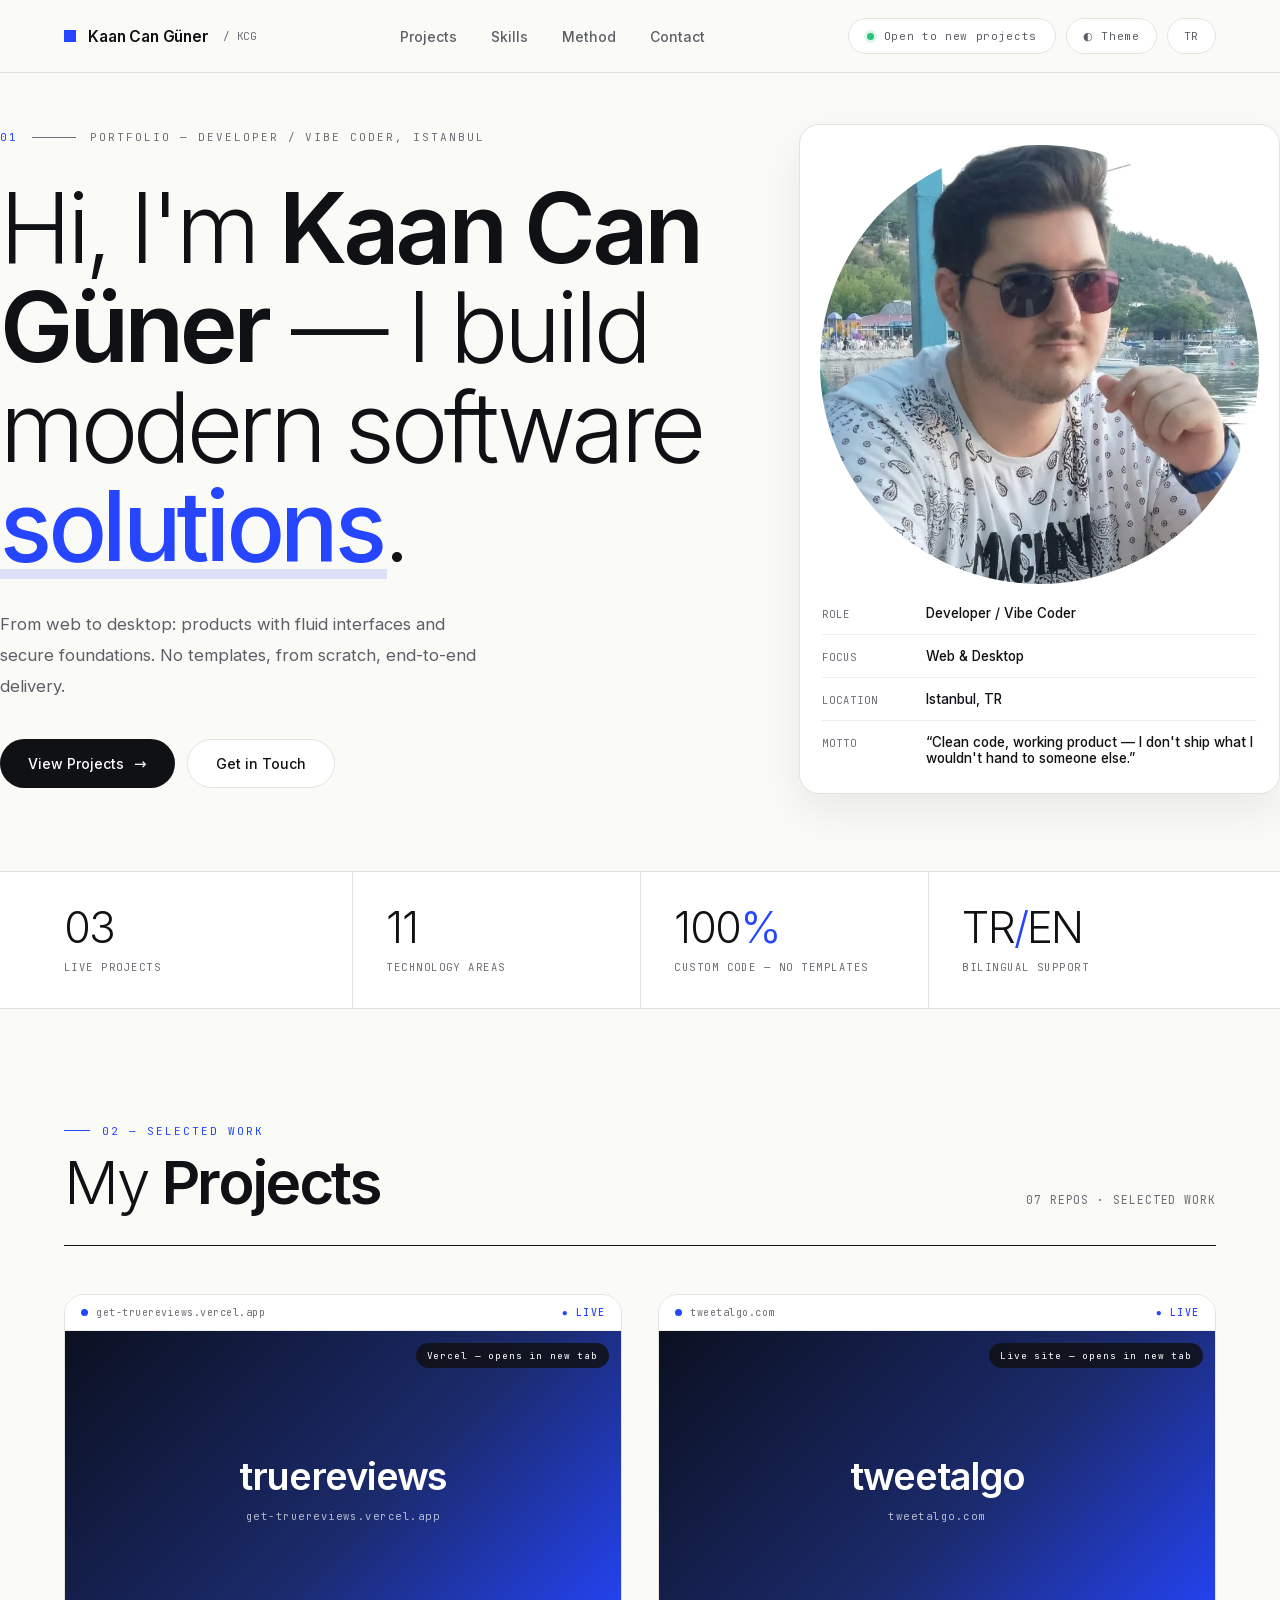
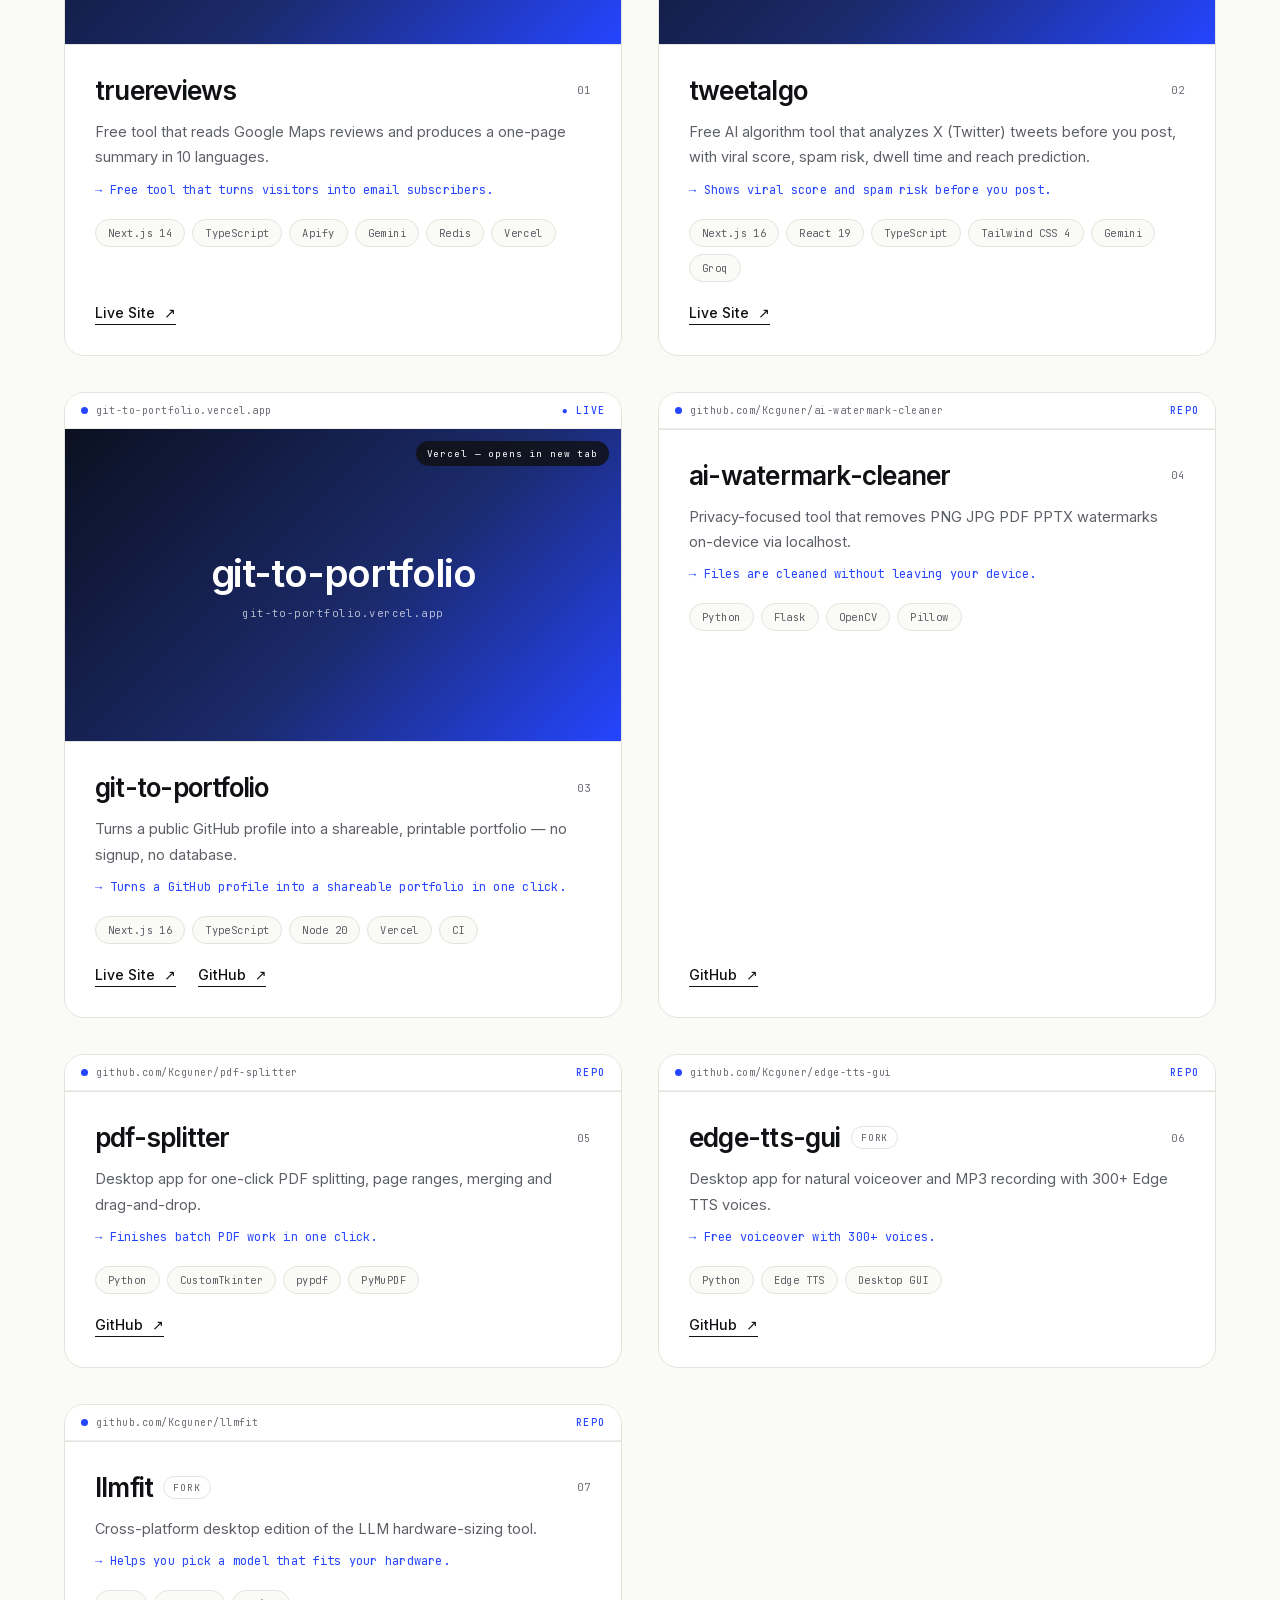
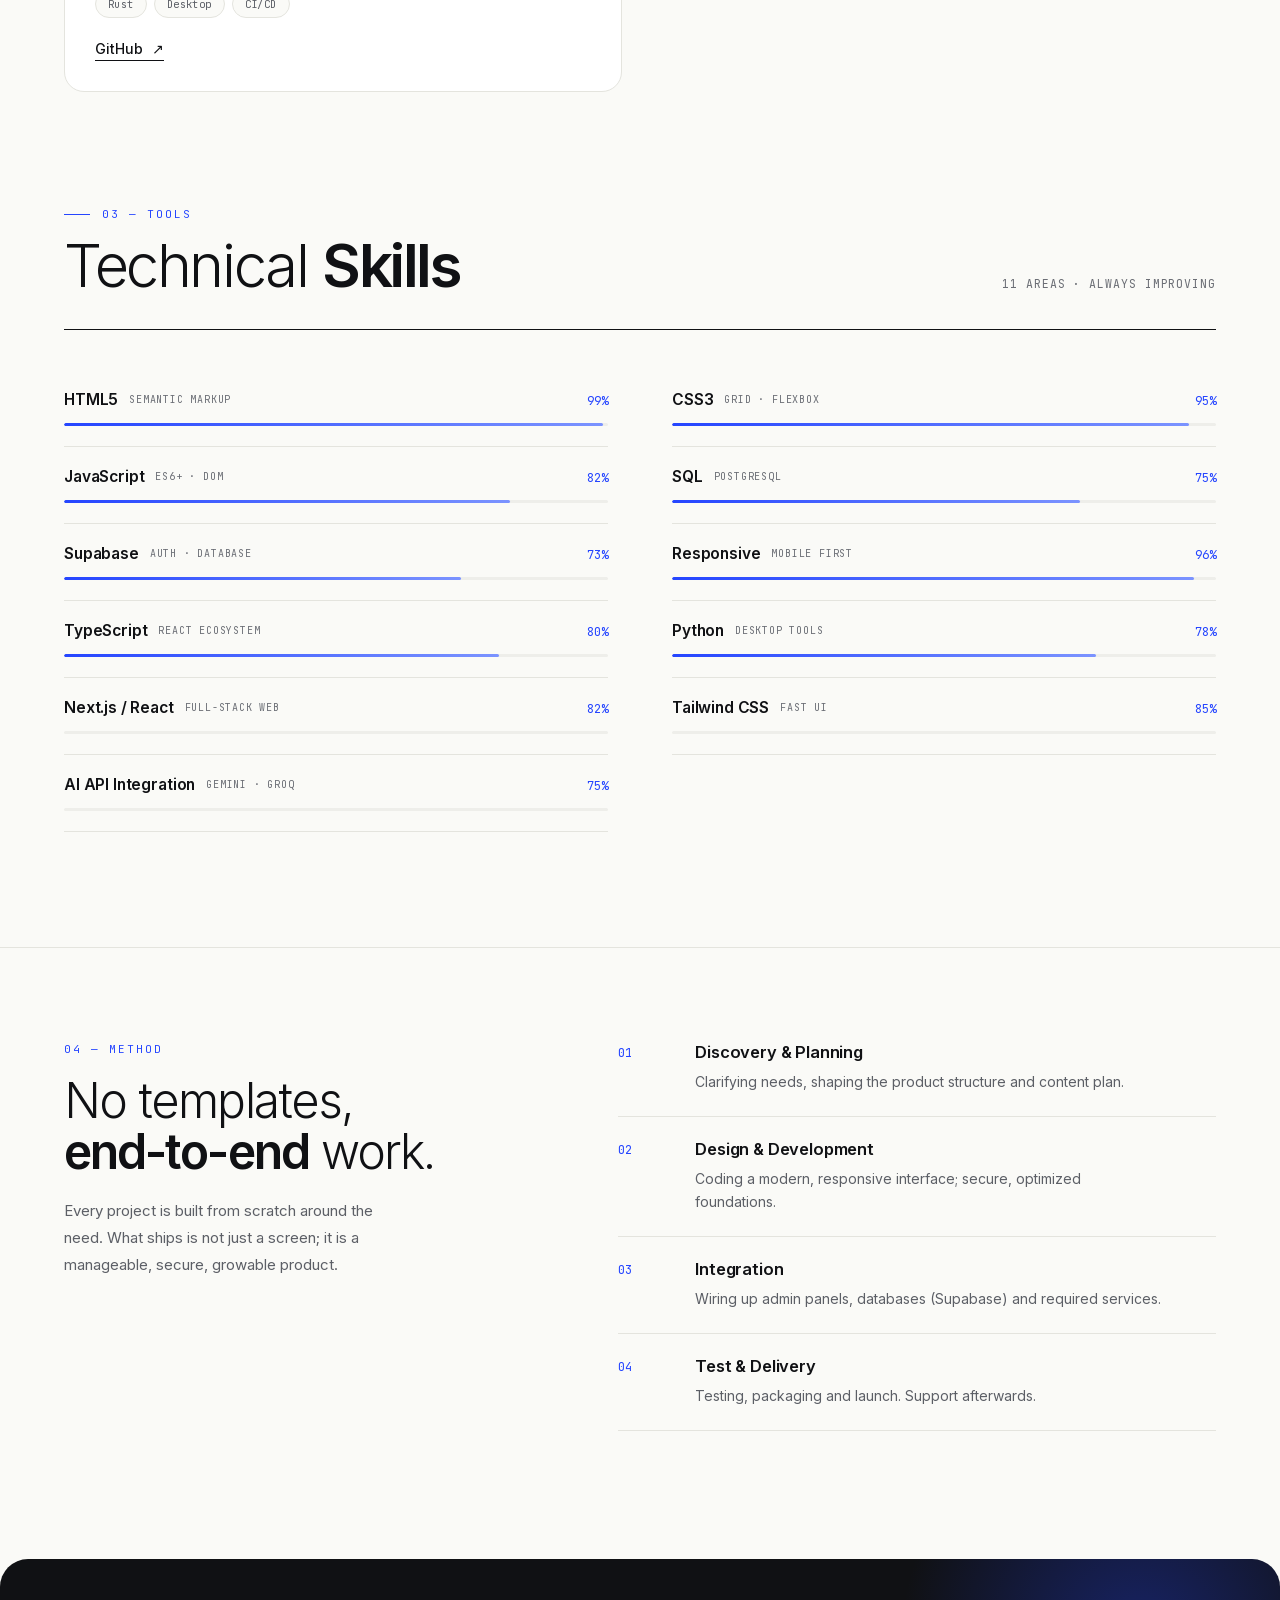
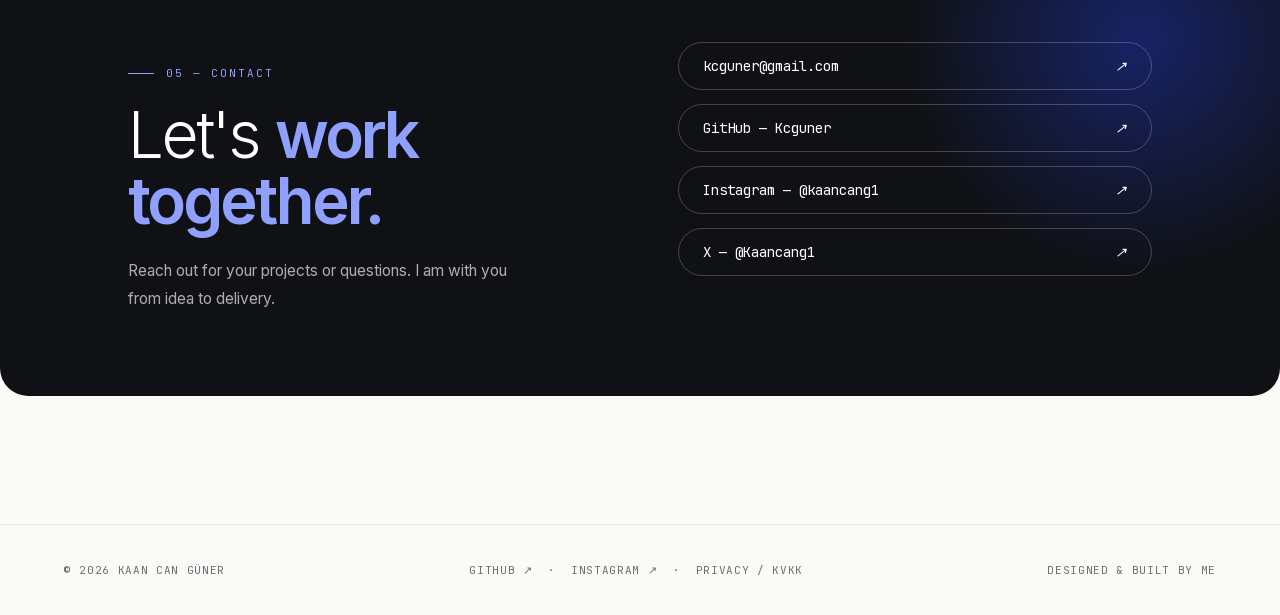
==== en/index.html @ d26c16ee "Audit-driven fixes: EN locale, SEO meta pack, self-host fonts, a11y, perf 98 - Add real EN page (en/" ====
<!DOCTYPE html>
<html lang="en" data-theme="light">
<head>
<meta charset="UTF-8">
<meta name="viewport" content="width=device-width, initial-scale=1.0">
<script>document.documentElement.classList.add('js')</script>
<title>Kaan Can Güner — Developer / Vibe Coder</title>
<meta name="description" content="Kaan Can Güner — Developer / Vibe Coder. Websites and desktop apps: no templates, from scratch, end-to-end delivery.">
<link rel="canonical" href="https://kcguner.github.io/profile/en/">
<link rel="alternate" hreflang="tr" href="https://kcguner.github.io/profile/">
<link rel="alternate" hreflang="en" href="https://kcguner.github.io/profile/en/">
<link rel="alternate" hreflang="x-default" href="https://kcguner.github.io/profile/">
<meta property="og:title" content="Kaan Can Güner — Developer / Vibe Coder">
<meta property="og:description" content="Kaan Can Güner — Developer / Vibe Coder. Websites and desktop apps: no templates, from scratch, end-to-end delivery.">
<meta property="og:type" content="website">
<meta property="og:url" content="https://kcguner.github.io/profile/en/">
<meta property="og:image" content="https://kcguner.github.io/profile/images/og-card.png">
<meta property="og:locale" content="en_US">
<meta property="og:locale:alternate" content="tr_TR">
<meta name="twitter:card" content="summary_large_image">
<meta name="twitter:title" content="Kaan Can Güner — Developer / Vibe Coder">
<meta name="twitter:description" content="Kaan Can Güner — Developer / Vibe Coder. Websites and desktop apps: no templates, from scratch, end-to-end delivery.">
<meta name="twitter:image" content="https://kcguner.github.io/profile/images/og-card.png">
<script type="application/ld+json">
{"@context":"https://schema.org","@type":"ProfilePage","inLanguage":"en","mainEntity":{"@type":"Person","name":"Kaan Can Güner","jobTitle":"Developer / Vibe Coder","url":"https://kcguner.github.io/profile/","image":"https://kcguner.github.io/profile/images/profile.webp","address":{"@type":"PostalAddress","addressLocality":"Istanbul","addressCountry":"TR"},"sameAs":["https://github.com/Kcguner","https://www.instagram.com/kaancang1/","https://x.com/Kaancang1"]}}
</script>
<link rel="icon" href="data:image/svg+xml,%3Csvg xmlns='http://www.w3.org/2000/svg' viewBox='0 0 64 64'%3E%3Crect width='64' height='64' rx='14' fill='%232545FF'/%3E%3Ctext x='32' y='46' font-family='Arial,Helvetica,sans-serif' font-size='42' font-weight='700' text-anchor='middle' fill='%23FFFFFF'%3EK%3C/text%3E%3C/svg%3E">
<link rel="preload" href="../assets/fonts/inter-latin.woff2" as="font" type="font/woff2" crossorigin>
<link rel="preload" href="../assets/fonts/jbmono-latin.woff2" as="font" type="font/woff2" crossorigin>
<style>
@font-face{font-family:'Inter';font-style:normal;font-weight:300 600;font-display:block;src:url(../assets/fonts/inter-latin.woff2) format('woff2');unicode-range:U+0000-00FF, U+0131, U+0152-0153, U+02BB-02BC, U+02C6, U+02DA, U+02DC, U+0304, U+0308, U+0329, U+2000-206F, U+20AC, U+2122, U+2191, U+2193, U+2212, U+2215, U+FEFF, U+FFFD;}
@font-face{font-family:'Inter';font-style:normal;font-weight:300 600;font-display:block;src:url(../assets/fonts/inter-latin-ext.woff2) format('woff2');unicode-range:U+0100-02BA, U+02BD-02C5, U+02C7-02CC, U+02CE-02D7, U+02DD-02FF, U+0304, U+0308, U+0329, U+1D00-1DBF, U+1E00-1E9F, U+1EF2-1EFF, U+2020, U+20A0-20AB, U+20AD-20C4, U+2113, U+2C60-2C7F, U+A720-A7FF;}
@font-face{font-family:'JetBrains Mono';font-style:normal;font-weight:400 500;font-display:block;src:url(../assets/fonts/jbmono-latin.woff2) format('woff2');unicode-range:U+0000-00FF, U+0131, U+0152-0153, U+02BB-02BC, U+02C6, U+02DA, U+02DC, U+0304, U+0308, U+0329, U+2000-206F, U+20AC, U+2122, U+2191, U+2193, U+2212, U+2215, U+FEFF, U+FFFD;}
@font-face{font-family:'JetBrains Mono';font-style:normal;font-weight:400 500;font-display:block;src:url(../assets/fonts/jbmono-latin-ext.woff2) format('woff2');unicode-range:U+0100-02BA, U+02BD-02C5, U+02C7-02CC, U+02CE-02D7, U+02DD-02FF, U+0304, U+0308, U+0329, U+1D00-1DBF, U+1E00-1E9F, U+1EF2-1EFF, U+2020, U+20A0-20AB, U+20AD-20C4, U+2113, U+2C60-2C7F, U+A720-A7FF;}
:root{
  --bg:#FAFAF7;
  --card:#FFFFFF;
  --ink:#101114;
  --ink-60:#5C5F66;
  --ink-40:#6B6E75;
  --line:#E4E4DE;
  --line-2:#EEEEEA;
  --acc:#2545FF;
  --acc-soft:rgba(37,69,255,.07);
  --acc-soft-2:rgba(37,69,255,.14);
  --sans:'Inter',system-ui,sans-serif;
  --mono:'JetBrains Mono',ui-monospace,monospace;
  --gut:clamp(20px,5vw,72px);
}
[data-theme="dark"]{
  --bg:#101114;--card:#17181C;--ink:#F2F1EC;--ink-60:#A7A9B0;--ink-40:#6E7078;
  --line:#2A2B30;--line-2:#202126;--acc:#7B93FF;--acc-soft:rgba(123,147,255,.12);--acc-soft-2:rgba(123,147,255,.22);--ink-40:#8A8C94;
}
[data-theme="dark"] nav{background:rgba(16,17,20,.85)}
[data-theme="dark"] .stats{background:#17181C}
[data-theme="dark"] .avail,[data-theme="dark"] .btn.ghost,[data-theme="dark"] .burger,[data-theme="dark"] .theme-btn{background:var(--card)}
[data-theme="dark"] .btn.solid{background:var(--acc);color:#fff}
[data-theme="dark"] .contact{background:#17181C}
[data-theme="dark"] .meta-card{box-shadow:0 18px 44px rgba(0,0,0,.45)}
*{margin:0;padding:0;box-sizing:border-box}
html{scroll-behavior:smooth;-webkit-text-size-adjust:100%}
section[id]{scroll-margin-top:96px}
body{background:var(--bg);color:var(--ink);font-family:var(--sans);font-weight:400;
  -webkit-font-smoothing:antialiased;overflow-x:hidden;font-size:16px}
::selection{background:var(--acc);color:#fff}
a{color:inherit;text-decoration:none}
.wrap{width:100%;max-width:1280px;margin:0 auto;padding-left:var(--gut);padding-right:var(--gut)}
.mono{font-family:var(--mono)}

/* ---------- NAV ---------- */
nav{position:sticky;top:0;z-index:80;background:rgba(250,250,247,.88);backdrop-filter:blur(14px) saturate(1.4);
  border-bottom:1px solid var(--line)}
.nav-in{display:flex;align-items:center;justify-content:space-between;height:72px}
.logo{display:flex;align-items:center;gap:12px;font-weight:600;font-size:15.5px;letter-spacing:-.01em}
.logo .sq{width:12px;height:12px;background:var(--acc);flex:none;transition:transform .4s cubic-bezier(.2,.7,.3,1)}
.logo:hover .sq{transform:rotate(135deg)}
.logo small{font-family:var(--mono);font-weight:400;font-size:11px;color:var(--ink-40);margin-left:2px}
.nav-links{display:flex;align-items:center;gap:34px}
.nav-links a{font-size:14px;font-weight:500;color:var(--ink-60);transition:color .22s;position:relative}
.nav-links a::after{content:'';position:absolute;left:0;right:0;bottom:-6px;height:2px;background:var(--acc);
  transform:scaleX(0);transform-origin:left;transition:transform .35s cubic-bezier(.2,.7,.3,1)}
.nav-links a:hover{color:var(--ink)}
.nav-links a:hover::after{transform:scaleX(1)}
.avail{display:flex;align-items:center;gap:10px;font-family:var(--mono);font-size:11px;letter-spacing:.06em;
  color:var(--ink-60);border:1px solid var(--line);background:#fff;border-radius:100px;padding:10px 18px;transition:.28s}
.avail i{width:7px;height:7px;border-radius:50%;background:#27C47A;box-shadow:0 0 0 3px rgba(39,196,122,.15);font-style:normal}
.avail:hover{border-color:var(--acc);color:var(--acc)}
.theme-btn{display:inline-flex;align-items:center;gap:8px;font-family:var(--mono);font-size:11px;letter-spacing:.06em;
  color:var(--ink-60);border:1px solid var(--line);background:#fff;border-radius:100px;padding:10px 16px;cursor:pointer;transition:.28s}
.theme-btn:hover{border-color:var(--acc);color:var(--acc)}
.burger{display:none;width:44px;height:44px;border:1px solid var(--line);border-radius:50%;background:#fff;cursor:pointer;
  align-items:center;justify-content:center;flex-direction:column;gap:5px}
.burger i{display:block;width:16px;height:1.5px;background:var(--ink)}

/* ---------- HERO ---------- */
.hero{border-bottom:1px solid var(--line)}
.hero-in{display:grid;grid-template-columns:minmax(0,1.5fr) minmax(0,1fr);gap:clamp(36px,6vw,90px);
  padding:clamp(28px,4vw,56px) 0 clamp(44px,6vw,80px);align-items:center}
.kicker{display:flex;align-items:center;gap:14px;font-family:var(--mono);font-size:11px;letter-spacing:.18em;
  text-transform:uppercase;color:var(--ink-40);margin-bottom:clamp(22px,3vw,34px)}
.kicker .no{color:var(--acc)}
.kicker .rule{width:44px;height:1px;background:var(--ink-40);flex:none}
h1{font-size:clamp(42px,7.6vw,104px);font-weight:300;line-height:1.02;letter-spacing:-.045em;text-wrap:balance}
h1 b{font-weight:600}
h1 .u{position:relative;color:var(--acc);font-weight:500;white-space:nowrap}
h1 .u::after{content:'';position:absolute;left:-.04em;right:-.04em;bottom:.05em;height:.1em;background:var(--acc-soft-2);
  z-index:-1}
.hero-p{margin-top:clamp(24px,3vw,34px);color:var(--ink-60);font-size:clamp(15px,1.3vw,17px);line-height:1.85;max-width:50ch}
.hero-cta{display:flex;flex-wrap:wrap;gap:12px;margin-top:clamp(26px,3.2vw,38px)}
.btn{display:inline-flex;align-items:center;gap:10px;font-size:14px;font-weight:500;border-radius:100px;
  padding:15px 28px;transition:.3s cubic-bezier(.2,.7,.3,1)}
.btn.solid{background:var(--ink);color:#fff}
.btn.solid:hover{background:var(--acc);transform:translateY(-2px);box-shadow:0 12px 28px rgba(37,69,255,.25)}
.btn.ghost{border:1px solid var(--line);background:#fff;color:var(--ink)}
.btn.ghost:hover{border-color:var(--ink);transform:translateY(-2px)}
.btn i{font-style:normal;font-size:15px;transition:transform .3s}
.btn:hover i{transform:translateX(4px)}

/* hero side — meta card */
.meta-card{border:1px solid var(--line);background:var(--card);border-radius:20px;overflow:hidden;align-self:start;
  box-shadow:0 18px 44px rgba(20,22,30,.07)}
.meta-card .ph{position:relative;aspect-ratio:1/1;overflow:hidden;border-radius:50%;margin:20px 20px 0}
.meta-card .ph img{width:100%;height:100%;object-fit:cover;transform:scale(1.07);filter:saturate(.92) contrast(1.02);
  transition:transform 1.1s cubic-bezier(.2,.7,.3,1)}
.meta-card:hover .ph img{transform:scale(1.11)}
.meta-card .ph .tag{position:absolute;top:auto;bottom:14px;left:50%;transform:translateX(-50%);white-space:nowrap;background:#fff;border-radius:100px;
  font-family:var(--mono);font-size:10px;letter-spacing:.1em;padding:7px 13px;color:var(--ink);
  display:flex;align-items:center;gap:7px}
.meta-card .ph .tag i{width:6px;height:6px;border-radius:50%;background:#27C47A;font-style:normal}
.meta-card .rows{padding:8px 22px 14px}
.mrow{display:flex;align-items:baseline;gap:12px;padding:13px 0;border-bottom:1px solid var(--line-2);font-size:13.5px}
.mrow:last-child{border-bottom:0}
.mrow dt{font-family:var(--mono);font-size:10.5px;letter-spacing:.1em;text-transform:uppercase;color:var(--ink-40);
  width:92px;flex:none}
.mrow dd{color:var(--ink);font-weight:500}

/* ---------- STATS BAR ---------- */
.stats{border-bottom:1px solid var(--line);background:#fff}
.stats-in{display:grid;grid-template-columns:repeat(4,1fr)}
.stat{padding:clamp(22px,3vw,34px) 0;border-left:1px solid var(--line);padding-left:clamp(18px,2.6vw,34px)}
.stat:first-child{border-left:0;padding-left:0}
.stat b{display:block;font-size:clamp(26px,3.4vw,44px);font-weight:300;letter-spacing:-.04em;line-height:1}
.stat b em{font-style:normal;color:var(--acc)}
.stat span{display:block;font-family:var(--mono);font-size:10.5px;letter-spacing:.14em;text-transform:uppercase;
  color:var(--ink-40);margin-top:10px}

/* ---------- SECTION HEAD ---------- */
.sec{padding-top:clamp(60px,9vw,120px)}
.shead{display:flex;align-items:flex-end;justify-content:space-between;gap:20px;flex-wrap:wrap;
  padding-bottom:clamp(22px,3vw,32px);border-bottom:1px solid var(--ink)}
.shead .l .lbl{font-family:var(--mono);font-size:11px;letter-spacing:.18em;text-transform:uppercase;
  color:var(--acc);margin-bottom:14px;display:flex;align-items:center;gap:12px}
.shead .l .lbl::before{content:'';width:26px;height:1px;background:var(--acc)}
.shead h2{font-size:clamp(32px,5vw,60px);font-weight:300;letter-spacing:-.04em;line-height:1.02}
.shead h2 b{font-weight:600}
.shead .r{font-family:var(--mono);font-size:11.5px;letter-spacing:.08em;color:var(--ink-40);padding-bottom:6px}

/* ---------- PROJECTS ---------- */
.pgrid{display:grid;grid-template-columns:repeat(2,minmax(0,1fr));gap:clamp(22px,3vw,36px);
  padding-top:clamp(30px,4vw,48px)}
.pcard{border:1px solid var(--line);border-radius:20px;background:var(--card);overflow:hidden;
  transition:transform .4s cubic-bezier(.2,.7,.3,1),box-shadow .4s,border-color .4s;display:flex;flex-direction:column}
.pcard:hover{transform:translateY(-7px);box-shadow:0 26px 56px rgba(20,22,30,.11);border-color:#D8D8D0}
.pcard.wide{grid-column:1/-1}
.pframe{position:relative;border-bottom:1px solid var(--line);background:#fff}
.pframe .bar{display:flex;align-items:center;gap:8px;padding:11px 16px;border-bottom:1px solid var(--line-2);
  font-family:var(--mono);font-size:10px;letter-spacing:.05em;color:var(--ink-40)}
.pframe .bar .dot{width:7px;height:7px;border-radius:50%;background:var(--acc);flex:none}
.pframe .bar .u{overflow:hidden;text-overflow:ellipsis;white-space:nowrap}
.pframe .bar .live{margin-left:auto;color:var(--acc);font-weight:500;letter-spacing:.12em;flex:none}
.pframe .poster{width:100%;aspect-ratio:16/9;border:0;display:block;background:#fff}
.pframe .in{overflow:hidden}
.poster{position:relative;display:block;width:100%;border:0;padding:0;cursor:pointer;overflow:hidden;background:#fff;
  aspect-ratio:16/9}
.poster img{width:100%;height:100%;object-fit:cover;object-position:top center;display:block;
  transition:transform .9s cubic-bezier(.2,.7,.3,1)}
.pcard:hover .poster img{transform:scale(1.03)}
.poster .ov{position:absolute;inset:0;display:flex;flex-direction:column;align-items:center;justify-content:center;gap:8px;
  background:rgba(16,17,20,.58);color:#fff;font-family:var(--mono);font-size:12.5px;letter-spacing:.05em;
  opacity:0;transition:.32s;text-align:center;padding:14px}
.poster .ov small{font-size:10px;color:rgba(255,255,255,.72)}
.pcard:hover .poster .ov{opacity:1}
.poster .blk{position:absolute;top:12px;right:12px;background:rgba(16,17,20,.85);color:#fff;
  font-family:var(--mono);font-size:9.5px;letter-spacing:.09em;padding:6px 11px;border-radius:100px;z-index:2}
.pbody{padding:clamp(22px,2.6vw,30px);display:flex;flex-direction:column;flex:1}
.pbody .top{display:flex;align-items:center;justify-content:space-between;gap:14px;flex-wrap:wrap}
.pbody h3{font-size:clamp(20px,2.2vw,26px);font-weight:600;letter-spacing:-.03em}
.pbody .yr{font-family:var(--mono);font-size:10.5px;color:var(--ink-40);letter-spacing:.1em;flex:none}
.pbody p{margin-top:13px;color:var(--ink-60);font-size:14.5px;line-height:1.75}
.pbody .result{margin-top:10px;font-family:var(--mono);font-size:12px;letter-spacing:.02em;color:var(--acc)}
.ptech{display:flex;flex-wrap:wrap;gap:7px;margin-top:18px}
.ptech span{font-family:var(--mono);font-size:10.5px;letter-spacing:.04em;color:var(--ink-60);
  background:var(--bg);border:1px solid var(--line);border-radius:100px;padding:6px 12px;transition:.25s}
.pcard:hover .ptech span{border-color:#D8D8D0;background:#fff}
.plink{margin-top:auto;padding-top:22px;display:inline-flex;align-items:center;gap:9px;align-self:flex-start;
  font-size:14px;font-weight:500;color:var(--ink);border-bottom:1px solid var(--ink);padding-bottom:3px;transition:.28s}
.plink i{font-style:normal;transition:transform .3s}
.plink:hover{color:var(--acc);border-color:var(--acc)}
.plink:hover i{transform:translate(3px,-3px)}
.plinks{margin-top:auto;padding-top:22px;display:flex;flex-wrap:wrap;gap:22px}
.plinks .plink{margin-top:0;padding-top:0}
.ttlwrap{display:flex;align-items:center;gap:10px;min-width:0}
.ttlwrap h3{overflow-wrap:anywhere}
.fork{font-family:var(--mono);font-size:9.5px;letter-spacing:.1em;color:var(--ink-60);border:1px solid var(--line);
  border-radius:100px;padding:4px 9px;flex:none}
.poster .mock{position:absolute;inset:0;display:flex;flex-direction:column;align-items:center;justify-content:center;gap:10px;
  padding:16px;text-align:center;color:#fff;background:linear-gradient(135deg,#0B1020 0%,#1B2A6B 55%,#2545FF 100%)}
.poster .mock .m{font-size:clamp(22px,3.2vw,38px);font-weight:600;letter-spacing:-.03em;overflow-wrap:anywhere}
.poster .mock .s{font-family:var(--mono);font-size:10.5px;letter-spacing:.14em;opacity:.68;overflow-wrap:anywhere}

/* ---------- SKILLS ---------- */
.skills{margin-top:clamp(26px,3.4vw,40px);display:grid;grid-template-columns:repeat(2,minmax(0,1fr));
  column-gap:clamp(30px,5vw,72px)}
.skl{padding:20px 0;border-bottom:1px solid var(--line)}
.skl .t{display:flex;align-items:baseline;justify-content:space-between;gap:12px}
.skl .t .nm{font-size:15.5px;font-weight:600;letter-spacing:-.01em;display:flex;align-items:center;gap:11px;min-width:0}
.skl .t .nm small{font-family:var(--mono);font-weight:400;font-size:10px;color:var(--ink-40);letter-spacing:.08em;overflow-wrap:anywhere}
.skl .t .pc{font-family:var(--mono);font-size:12px;color:var(--acc)}
.skl .bar{margin-top:14px;height:3px;background:var(--line-2);border-radius:100px;overflow:hidden}
.skl .bar i{display:block;height:100%;width:0;border-radius:100px;
  background:linear-gradient(90deg,var(--acc),#7B93FF);transition:width 1.25s cubic-bezier(.2,.7,.3,1)}

/* ---------- PROCESS — swiss numbered list ---------- */
.proc{margin-top:clamp(60px,9vw,120px);border-top:1px solid var(--line);padding-top:clamp(40px,6vw,72px);
  display:grid;grid-template-columns:minmax(0,.9fr) minmax(0,1.1fr);gap:clamp(32px,5vw,80px)}
.proc .l h2{font-size:clamp(28px,4vw,48px);font-weight:300;letter-spacing:-.04em;line-height:1.06}
.proc .l h2 b{font-weight:600}
.proc .l p{margin-top:20px;color:var(--ink-60);font-size:15px;line-height:1.8;max-width:38ch}
.steps{display:flex;flex-direction:column}
.step{display:grid;grid-template-columns:52px minmax(0,1fr);gap:clamp(14px,2vw,26px);padding:22px 0;
  border-bottom:1px solid var(--line);transition:padding-left .4s cubic-bezier(.2,.7,.3,1)}
.step:hover{padding-left:12px}
.step .n{font-family:var(--mono);font-size:12px;color:var(--acc);padding-top:3px}
.step h3{font-size:16.5px;font-weight:600;letter-spacing:-.01em}
.step p{margin-top:8px;color:var(--ink-60);font-size:14px;line-height:1.7;max-width:52ch}

/* ---------- CONTACT ---------- */
.contact{margin-top:clamp(66px,10vw,130px);background:var(--ink);color:#fff;border-radius:28px;
  margin-bottom:clamp(66px,10vw,130px);overflow:hidden;position:relative}
.contact::before{content:'';position:absolute;top:-180px;right:-120px;width:520px;height:520px;border-radius:50%;
  background:radial-gradient(circle,rgba(37,69,255,.35),transparent 65%);pointer-events:none}
.contact-in{display:grid;grid-template-columns:1fr 1fr;gap:clamp(36px,6vw,90px);
  padding:clamp(44px,6.5vw,90px) clamp(28px,5vw,72px);position:relative}
.contact .lbl{font-family:var(--mono);font-size:11px;letter-spacing:.18em;text-transform:uppercase;
  color:#8FA0FF;margin-bottom:18px;display:flex;align-items:center;gap:12px}
.contact .lbl::before{content:'';width:26px;height:1px;background:#8FA0FF}
.contact h2{font-size:clamp(34px,5.2vw,64px);font-weight:300;letter-spacing:-.045em;line-height:1.04}
.contact h2 b{font-weight:600;color:#8FA0FF}
.contact p{margin-top:22px;color:rgba(255,255,255,.66);font-size:15.5px;line-height:1.8;max-width:40ch}
.contact .mail{display:inline-flex;align-items:center;gap:11px;margin-top:28px;font-family:var(--mono);
  font-size:14px;color:#fff;border:1px solid rgba(255,255,255,.22);border-radius:100px;padding:14px 24px;transition:.3s}
.contact .mail:hover{border-color:#8FA0FF;color:#8FA0FF}
.cform.chan{display:flex;flex-direction:column;gap:14px;align-items:stretch}
.cform.chan .mail{margin-top:0;justify-content:space-between}

/* ---------- FOOTER ---------- */
footer{border-top:1px solid var(--line)}
.foot{display:flex;align-items:center;justify-content:space-between;gap:14px;flex-wrap:wrap;
  padding-top:32px;padding-bottom:32px;font-family:var(--mono);font-size:11px;letter-spacing:.06em;color:var(--ink-40)}
.foot a{display:inline-block;padding:6px 0;transition:color .25s}
.foot a:hover{color:var(--acc)}

/* ---------- REVEAL ---------- */
.js .rv{opacity:0;transition:opacity .8s cubic-bezier(.2,.7,.3,1)}
.rv.in{opacity:1}
.skip{position:absolute;left:-9999px;top:0;background:var(--acc);color:#fff;padding:10px 18px;border-radius:0 0 10px 0;z-index:200;font-size:14px}
.skip:focus{left:0}

@media(max-width:1000px){
  .hero-in{grid-template-columns:1fr;align-items:start}
  .meta-card{max-width:440px;margin-inline:auto}
  .stats-in{grid-template-columns:repeat(2,1fr)}
  .stat:nth-child(odd){border-left:0;padding-left:0}
  .stat{padding-bottom:22px}
  .stat:nth-child(-n+2){border-bottom:1px solid var(--line)}
  .pgrid{grid-template-columns:1fr}
  .skills{grid-template-columns:1fr}
  .proc{grid-template-columns:1fr}
  .contact-in{grid-template-columns:1fr}
}
@media(max-width:900px){
  .nav-links{position:fixed;inset:72px 0 auto;flex-direction:column;align-items:flex-start;gap:0;
    background:var(--bg);border-bottom:1px solid var(--line);padding:10px var(--gut) 22px;
    transform:translateY(-10px);opacity:0;pointer-events:none;transition:.28s}
  .nav-links.open{transform:none;opacity:1;pointer-events:auto}
  .nav-links a{padding:15px 0;border-bottom:1px solid var(--line-2);width:100%;font-size:15px}
  .nav-links a::after{display:none}
  .burger{display:flex}
}
@media(max-width:620px){
  .stats-in{grid-template-columns:1fr}
  .stat{border-left:0;padding-left:0;border-bottom:1px solid var(--line);padding-bottom:20px}
  .stat:last-child{border-bottom:0}
  .foot{flex-direction:column;align-items:flex-start;gap:9px}
  .logo small{display:none}
  .avail span{display:none}
  .avail{padding:10px 13px}
}
@media(max-width:620px){.plink{padding:10px 0}}
@media(max-width:400px){
  .logo{font-size:14px}
  .contact .mail{font-size:12.5px;padding:13px 18px;overflow-wrap:anywhere}
}
@media(prefers-reduced-motion:reduce){
  *{animation:none!important;transition-duration:.01ms!important;transition-delay:0ms!important}
  .js .rv{opacity:1;transform:none}
  .skl .bar i{width:var(--w)}
}
@media (hover:none){.poster .ov{opacity:1}}
</style>
</head>
<body>
<a class="skip" href="#main">Skip to content</a>

<nav>
  <div class="wrap nav-in">
    <a href="#" class="logo"><span class="sq"></span> Kaan Can Güner <small>/ KCG</small></a>
    <div class="nav-links" id="navLinks">
      <a href="#projeler">Projects</a>
      <a href="#yetenek">Skills</a>
      <a href="#yontem">Method</a>
      <a href="#iletisim">Contact</a>
    </div>
    <div style="display:flex;align-items:center;gap:10px">
      <a href="#iletisim" class="avail"><i></i><span>Open to new projects</span></a>
      <button class="theme-btn" id="themeBtn" type="button" aria-label="Theme" title="Theme">◐ Theme</button>
      <a class="theme-btn" href="../" hreflang="tr" lang="tr" aria-label="Türkçe sürüm">TR</a>
      <button class="burger" id="burger" type="button" aria-label="Menu" aria-expanded="false" aria-controls="navLinks"><i></i><i></i></button>
    </div>
  </div>
</nav>

<section class="hero" id="main">
  <div class="wrap hero-in">
    <div>
      <p class="kicker"><span class="no">01</span><span class="rule"></span> Portfolio — Developer / Vibe Coder, Istanbul</p>
      <h1>Hi, I'm <b>Kaan Can Güner</b> — I build modern software <span class="u">solutions</span>.</h1>
      <p class="hero-p">From web to desktop: products with fluid interfaces and secure foundations. No templates, from scratch, end-to-end delivery.</p>
      <div class="hero-cta">
        <a href="#projeler" class="btn solid">View Projects <i>→</i></a>
        <a href="#iletisim" class="btn ghost">Get in Touch</a>
      </div>
    </div>
    <aside class="meta-card rv">
      <div class="ph">
        <span class="tag"><i></i> KCG / 2026</span>
        <img src="../images/profile.webp" alt="Kaan Can Güner" width="800" height="800" fetchpriority="high">
      </div>
      <dl class="rows">
        <div class="mrow"><dt>Role</dt><dd>Developer / Vibe Coder</dd></div>
        <div class="mrow"><dt>Focus</dt><dd>Web &amp; Desktop</dd></div>
        <div class="mrow"><dt>Location</dt><dd>Istanbul, TR</dd></div>
        <div class="mrow"><dt>Motto</dt><dd>“Clean code, working product — I don't ship what I wouldn't hand to someone else.”</dd></div>
      </dl>
    </aside>
  </div>
</section>

<div class="stats">
  <div class="wrap stats-in">
    <div class="stat"><b>03</b><span>Live Projects</span></div>
    <div class="stat"><b>11</b><span>Technology Areas</span></div>
    <div class="stat"><b>100<em>%</em></b><span>Custom Code — No Templates</span></div>
    <div class="stat"><b>TR<em>/</em>EN</b><span>Bilingual Support</span></div>
  </div>
</div>

<section class="sec wrap" id="projeler">
  <div class="shead">
    <div class="l">
      <p class="lbl">02 — Selected Work</p>
      <h2>My <b>Projects</b></h2>
    </div>
    <span class="r">07 REPOS · SELECTED WORK</span>
  </div>

  <div class="pgrid">
    <article class="pcard rv">
      <div class="pframe">
        <div class="bar"><span class="dot"></span><span class="u">get-truereviews.vercel.app</span><span class="live">● LIVE</span></div>
        <div class="in">
          <a class="poster" href="https://get-truereviews.vercel.app" target="_blank" rel="noopener" aria-label="truereviews open live site in new tab">
            <span class="blk">Vercel — opens in new tab</span>
            <span class="mock"><span class="m">truereviews</span><span class="s">get-truereviews.vercel.app</span></span>
            <span class="ov">Live Site ↗<small>opens in new tab · embedded preview off</small></span>
          </a>
        </div>
      </div>
      <div class="pbody">
        <div class="top"><span class="ttlwrap"><h3>truereviews</h3></span><span class="yr">01</span></div>
        <p>Free tool that reads Google Maps reviews and produces a one-page summary in 10 languages.</p>
        <p class="result">→ Free tool that turns visitors into email subscribers.</p>
        <div class="ptech"><span>Next.js 14</span><span>TypeScript</span><span>Apify</span><span>Gemini</span><span>Redis</span><span>Vercel</span></div>
        <div class="plinks">
          <a href="https://get-truereviews.vercel.app" target="_blank" rel="noopener" class="plink">Live Site <i>↗</i></a>
        </div>
      </div>
    </article>

    <article class="pcard rv">
      <div class="pframe">
        <div class="bar"><span class="dot"></span><span class="u">tweetalgo.com</span><span class="live">● LIVE</span></div>
        <div class="in">
          <a class="poster" href="https://tweetalgo.com/" target="_blank" rel="noopener" aria-label="tweetalgo open live site in new tab">
            <span class="blk">Live site — opens in new tab</span>
            <span class="mock"><span class="m">tweetalgo</span><span class="s">tweetalgo.com</span></span>
            <span class="ov">Live Site ↗<small>opens in new tab · embedded preview off</small></span>
          </a>
        </div>
      </div>
      <div class="pbody">
        <div class="top"><span class="ttlwrap"><h3>tweetalgo</h3></span><span class="yr">02</span></div>
        <p>Free AI algorithm tool that analyzes X (Twitter) tweets before you post, with viral score, spam risk, dwell time and reach prediction.</p>
        <p class="result">→ Shows viral score and spam risk before you post.</p>
        <div class="ptech"><span>Next.js 16</span><span>React 19</span><span>TypeScript</span><span>Tailwind CSS 4</span><span>Gemini</span><span>Groq</span></div>
        <div class="plinks">
          <a href="https://tweetalgo.com/" target="_blank" rel="noopener" class="plink">Live Site <i>↗</i></a>
        </div>
      </div>
    </article>

    <article class="pcard rv">
      <div class="pframe">
        <div class="bar"><span class="dot"></span><span class="u">git-to-portfolio.vercel.app</span><span class="live">● LIVE</span></div>
        <div class="in">
          <a class="poster" href="https://git-to-portfolio.vercel.app" target="_blank" rel="noopener" aria-label="git-to-portfolio open live site in new tab">
            <span class="blk">Vercel — opens in new tab</span>
            <span class="mock"><span class="m">git-to-portfolio</span><span class="s">git-to-portfolio.vercel.app</span></span>
            <span class="ov">Live Site ↗<small>opens in new tab · embedded preview off</small></span>
          </a>
        </div>
      </div>
      <div class="pbody">
        <div class="top"><span class="ttlwrap"><h3>git-to-portfolio</h3></span><span class="yr">03</span></div>
        <p>Turns a public GitHub profile into a shareable, printable portfolio — no signup, no database.</p>
        <p class="result">→ Turns a GitHub profile into a shareable portfolio in one click.</p>
        <div class="ptech"><span>Next.js 16</span><span>TypeScript</span><span>Node 20</span><span>Vercel</span><span>CI</span></div>
        <div class="plinks">
          <a href="https://git-to-portfolio.vercel.app" target="_blank" rel="noopener" class="plink">Live Site <i>↗</i></a>
          <a href="https://github.com/Kcguner/git-to-portfolio" target="_blank" rel="noopener" class="plink">GitHub <i>↗</i></a>
        </div>
      </div>
    </article>

    <article class="pcard rv">
      <div class="pframe">
        <div class="bar"><span class="dot"></span><span class="u">github.com/Kcguner/ai-watermark-cleaner</span><span class="live">REPO</span></div>
      </div>
      <div class="pbody">
        <div class="top"><span class="ttlwrap"><h3>ai-watermark-cleaner</h3></span><span class="yr">04</span></div>
        <p>Privacy-focused tool that removes PNG JPG PDF PPTX watermarks on-device via localhost.</p>
        <p class="result">→ Files are cleaned without leaving your device.</p>
        <div class="ptech"><span>Python</span><span>Flask</span><span>OpenCV</span><span>Pillow</span></div>
        <div class="plinks">
          <a href="https://github.com/Kcguner/ai-watermark-cleaner" target="_blank" rel="noopener" class="plink">GitHub <i>↗</i></a>
        </div>
      </div>
    </article>

    <article class="pcard rv">
      <div class="pframe">
        <div class="bar"><span class="dot"></span><span class="u">github.com/Kcguner/pdf-splitter</span><span class="live">REPO</span></div>
      </div>
      <div class="pbody">
        <div class="top"><span class="ttlwrap"><h3>pdf-splitter</h3></span><span class="yr">05</span></div>
        <p>Desktop app for one-click PDF splitting, page ranges, merging and drag-and-drop.</p>
        <p class="result">→ Finishes batch PDF work in one click.</p>
        <div class="ptech"><span>Python</span><span>CustomTkinter</span><span>pypdf</span><span>PyMuPDF</span></div>
        <div class="plinks">
          <a href="https://github.com/Kcguner/pdf-splitter" target="_blank" rel="noopener" class="plink">GitHub <i>↗</i></a>
        </div>
      </div>
    </article>

    <article class="pcard rv">
      <div class="pframe">
        <div class="bar"><span class="dot"></span><span class="u">github.com/Kcguner/edge-tts-gui</span><span class="live">REPO</span></div>
      </div>
      <div class="pbody">
        <div class="top"><span class="ttlwrap"><h3>edge-tts-gui</h3><span class="fork">FORK</span></span><span class="yr">06</span></div>
        <p>Desktop app for natural voiceover and MP3 recording with 300+ Edge TTS voices.</p>
        <p class="result">→ Free voiceover with 300+ voices.</p>
        <div class="ptech"><span>Python</span><span>Edge TTS</span><span>Desktop GUI</span></div>
        <div class="plinks">
          <a href="https://github.com/Kcguner/edge-tts-gui" target="_blank" rel="noopener" class="plink">GitHub <i>↗</i></a>
        </div>
      </div>
    </article>

    <article class="pcard rv">
      <div class="pframe">
        <div class="bar"><span class="dot"></span><span class="u">github.com/Kcguner/llmfit</span><span class="live">REPO</span></div>
      </div>
      <div class="pbody">
        <div class="top"><span class="ttlwrap"><h3>llmfit</h3><span class="fork">FORK</span></span><span class="yr">07</span></div>
        <p>Cross-platform desktop edition of the LLM hardware-sizing tool.</p>
        <p class="result">→ Helps you pick a model that fits your hardware.</p>
        <div class="ptech"><span>Rust</span><span>Desktop</span><span>CI/CD</span></div>
        <div class="plinks">
          <a href="https://github.com/Kcguner/llmfit" target="_blank" rel="noopener" class="plink">GitHub <i>↗</i></a>
        </div>
      </div>
    </article>
  </div>
</section>

<section class="sec wrap" id="yetenek">
  <div class="shead">
    <div class="l">
      <p class="lbl">03 — Tools</p>
      <h2>Technical <b>Skills</b></h2>
    </div>
    <span class="r">11 AREAS · ALWAYS IMPROVING</span>
  </div>
  <div class="skills" id="skillList">
    <div class="skl"><div class="t"><span class="nm">HTML5 <small>SEMANTIC MARKUP</small></span><span class="pc">99%</span></div><div class="bar"><i data-w="99%"></i></div></div>
    <div class="skl"><div class="t"><span class="nm">CSS3 <small>GRID · FLEXBOX</small></span><span class="pc">95%</span></div><div class="bar"><i data-w="95%"></i></div></div>
    <div class="skl"><div class="t"><span class="nm">JavaScript <small>ES6+ · DOM</small></span><span class="pc">82%</span></div><div class="bar"><i data-w="82%"></i></div></div>
    <div class="skl"><div class="t"><span class="nm">SQL <small>POSTGRESQL</small></span><span class="pc">75%</span></div><div class="bar"><i data-w="75%"></i></div></div>
    <div class="skl"><div class="t"><span class="nm">Supabase <small>AUTH · DATABASE</small></span><span class="pc">73%</span></div><div class="bar"><i data-w="73%"></i></div></div>
    <div class="skl"><div class="t"><span class="nm">Responsive <small>MOBILE FIRST</small></span><span class="pc">96%</span></div><div class="bar"><i data-w="96%"></i></div></div>
    <div class="skl"><div class="t"><span class="nm">TypeScript <small>REACT ECOSYSTEM</small></span><span class="pc">80%</span></div><div class="bar"><i data-w="80%"></i></div></div>
    <div class="skl"><div class="t"><span class="nm">Python <small>DESKTOP TOOLS</small></span><span class="pc">78%</span></div><div class="bar"><i data-w="78%"></i></div></div>
    <div class="skl"><div class="t"><span class="nm">Next.js / React <small>FULL-STACK WEB</small></span><span class="pc">82%</span></div><div class="bar"><i data-w="82%"></i></div></div>
    <div class="skl"><div class="t"><span class="nm">Tailwind CSS <small>FAST UI</small></span><span class="pc">85%</span></div><div class="bar"><i data-w="85%"></i></div></div>
    <div class="skl"><div class="t"><span class="nm">AI API Integration <small>GEMINI · GROQ</small></span><span class="pc">75%</span></div><div class="bar"><i data-w="75%"></i></div></div>
  </div>
</section>

<section class="proc wrap" id="yontem">
  <div class="l rv">
    <p class="lbl" style="font-family:var(--mono);font-size:11px;letter-spacing:.18em;text-transform:uppercase;color:var(--acc);margin-bottom:16px">04 — Method</p>
    <h2>No templates,<br><b>end-to-end</b> work.</h2>
    <p>Every project is built from scratch around the need. What ships is not just a screen; it is a manageable, secure, growable product.</p>
  </div>
  <div class="steps">
    <div class="step rv"><span class="n">01</span><div><h3>Discovery &amp; Planning</h3><p>Clarifying needs, shaping the product structure and content plan.</p></div></div>
    <div class="step rv"><span class="n">02</span><div><h3>Design &amp; Development</h3><p>Coding a modern, responsive interface; secure, optimized foundations.</p></div></div>
    <div class="step rv"><span class="n">03</span><div><h3>Integration</h3><p>Wiring up admin panels, databases (Supabase) and required services.</p></div></div>
    <div class="step rv"><span class="n">04</span><div><h3>Test &amp; Delivery</h3><p>Testing, packaging and launch. Support afterwards.</p></div></div>
  </div>
</section>

<section class="contact wrap" id="iletisim">
  <div class="contact-in">
    <div>
      <p class="lbl">05 — Contact</p>
      <h2>Let's <b>work together.</b></h2>
      <p>Reach out for your projects or questions. I am with you from idea to delivery.</p>
    </div>
    <div class="cform chan">
      <a class="mail" href="https://mail.google.com/mail/?view=cm&fs=1&to=kcguner@gmail.com" target="_blank" rel="noopener">kcguner@gmail.com <i>↗</i></a>
      <a class="mail" href="https://github.com/Kcguner" target="_blank" rel="noopener">GitHub — Kcguner <i>↗</i></a>
      <a class="mail" href="https://www.instagram.com/kaancang1/" target="_blank" rel="noopener">Instagram — @kaancang1 <i>↗</i></a>
      <a class="mail" href="https://x.com/Kaancang1" target="_blank" rel="noopener">X — @Kaancang1 <i>↗</i></a>
    </div>
  </div>
</section>

<footer>
  <div class="wrap foot">
    <span>© 2026 KAAN CAN GÜNER</span>
    <span><a href="https://github.com/Kcguner" target="_blank" rel="noopener">GITHUB ↗</a> &nbsp;·&nbsp; <a href="https://www.instagram.com/kaancang1" target="_blank" rel="noopener">INSTAGRAM ↗</a> &nbsp;·&nbsp; <a href="privacy.html">PRIVACY / KVKK</a></span>
    <span>DESIGNED &amp; BUILT BY ME</span>
  </div>
</footer>

<script>
(function(){
  var bl=document.getElementById('burger'),nl=document.getElementById('navLinks');
  bl.addEventListener('click',function(){var o=nl.classList.toggle('open');bl.setAttribute('aria-expanded',o)});
  nl.addEventListener('click',function(e){if(e.target.tagName==='A')nl.classList.remove('open')});

  var io=new IntersectionObserver(function(es){
    es.forEach(function(e){if(e.isIntersecting){e.target.classList.add('in');io.unobserve(e.target)}});
  },{threshold:.1,rootMargin:'0px 0px -50px 0px'});
  document.querySelectorAll('.rv').forEach(function(el,i){el.style.transitionDelay=(i%3)*80+'ms';io.observe(el)});

  var sio=new IntersectionObserver(function(es){
    es.forEach(function(e){
      if(e.isIntersecting){
        e.target.querySelectorAll('.bar i').forEach(function(b,i){setTimeout(function(){b.style.width=b.dataset.w},i*90)});
        sio.unobserve(e.target);
      }
    });
  },{threshold:.2});
  var sl=document.getElementById('skillList');if(sl)sio.observe(sl);

  // güvenlik ağı: JS gecikirse içerik gizli kalmasın
  setTimeout(function(){
    document.querySelectorAll('.rv').forEach(function(el){
      var r=el.getBoundingClientRect();
      if(r.top<innerHeight*1.2){el.classList.add('in');io.unobserve(el)}
    });
  },400);

  // tema değiştirici
  var tb=document.getElementById('themeBtn');
  var saved=null;try{saved=localStorage.getItem('site-theme')}catch(e){}
  var theme=saved||((window.matchMedia&&window.matchMedia('(prefers-color-scheme: dark)').matches)?'dark':'light');
  document.documentElement.dataset.theme=theme;
  if(tb)tb.addEventListener('click',function(){
    theme=document.documentElement.dataset.theme==='dark'?'light':'dark';
    document.documentElement.dataset.theme=theme;
    try{localStorage.setItem('site-theme',theme)}catch(e){}
  });
})();
</script>
</body>
</html>
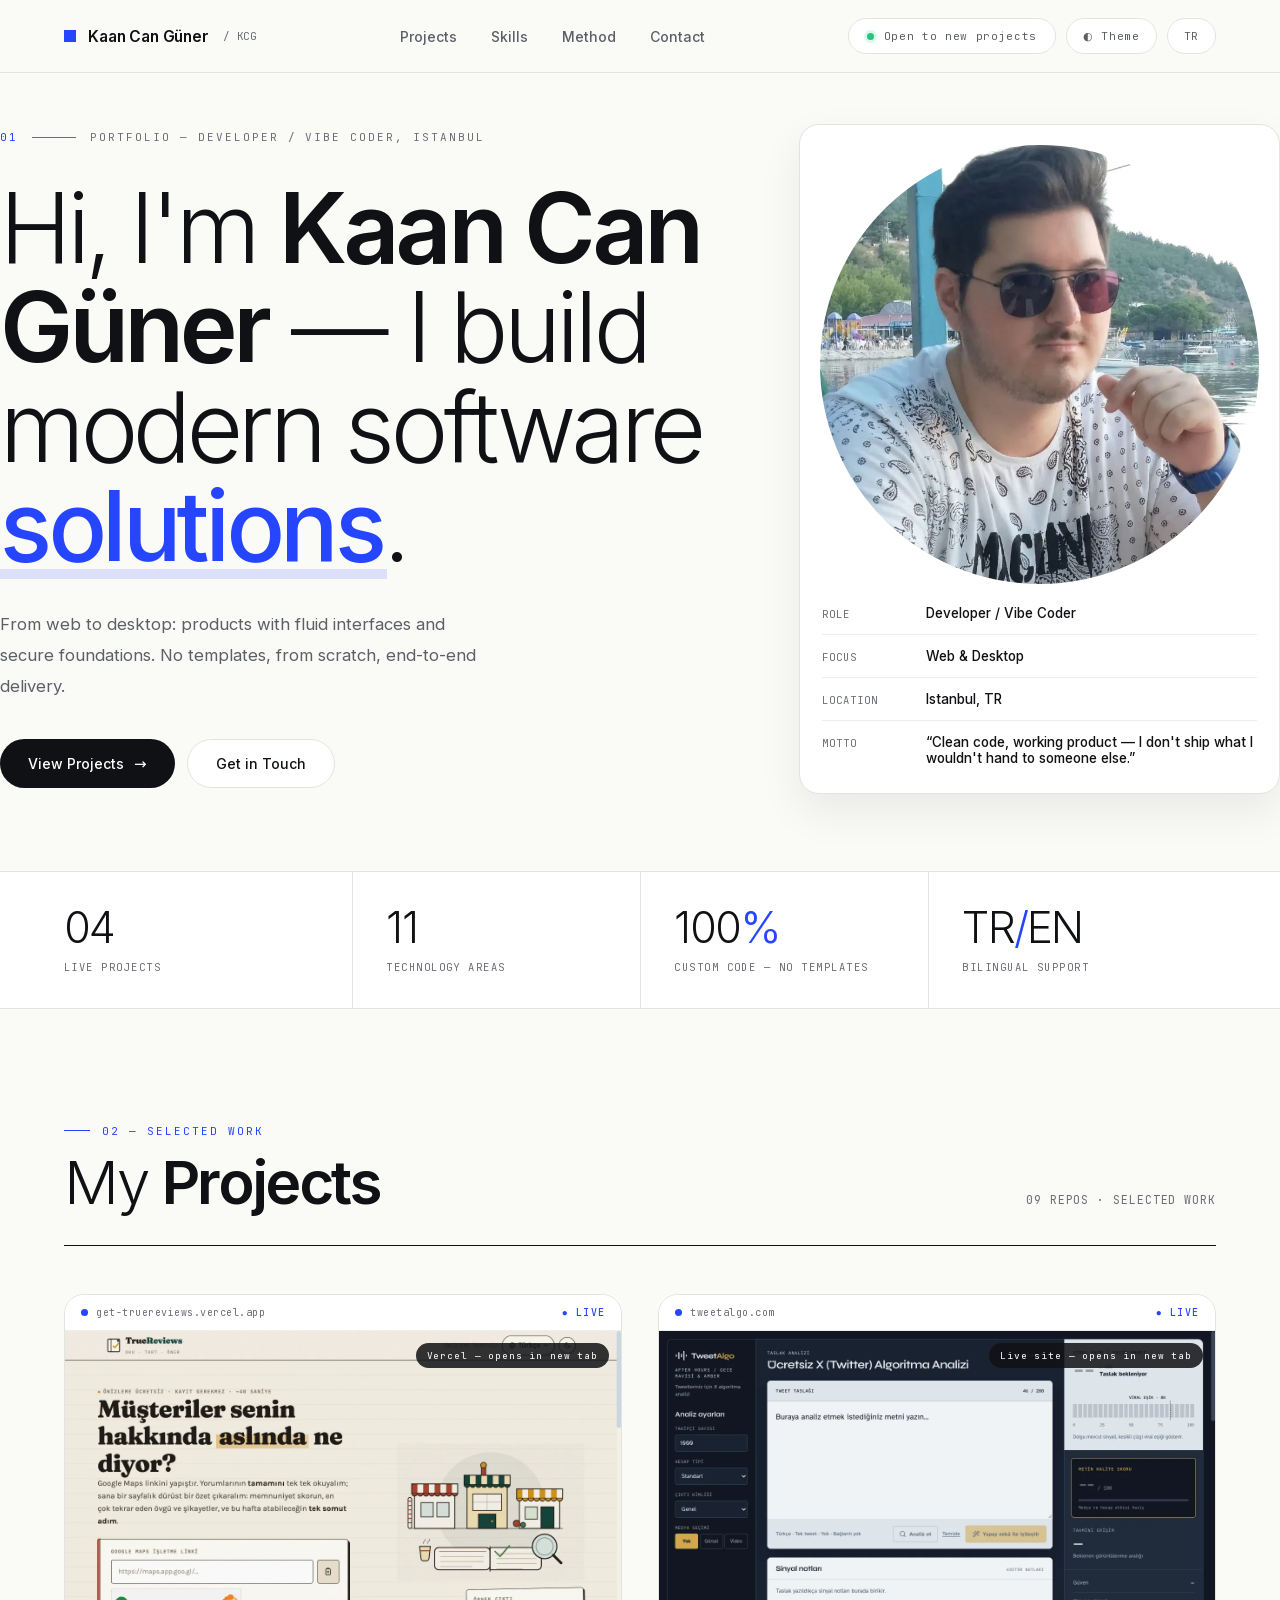
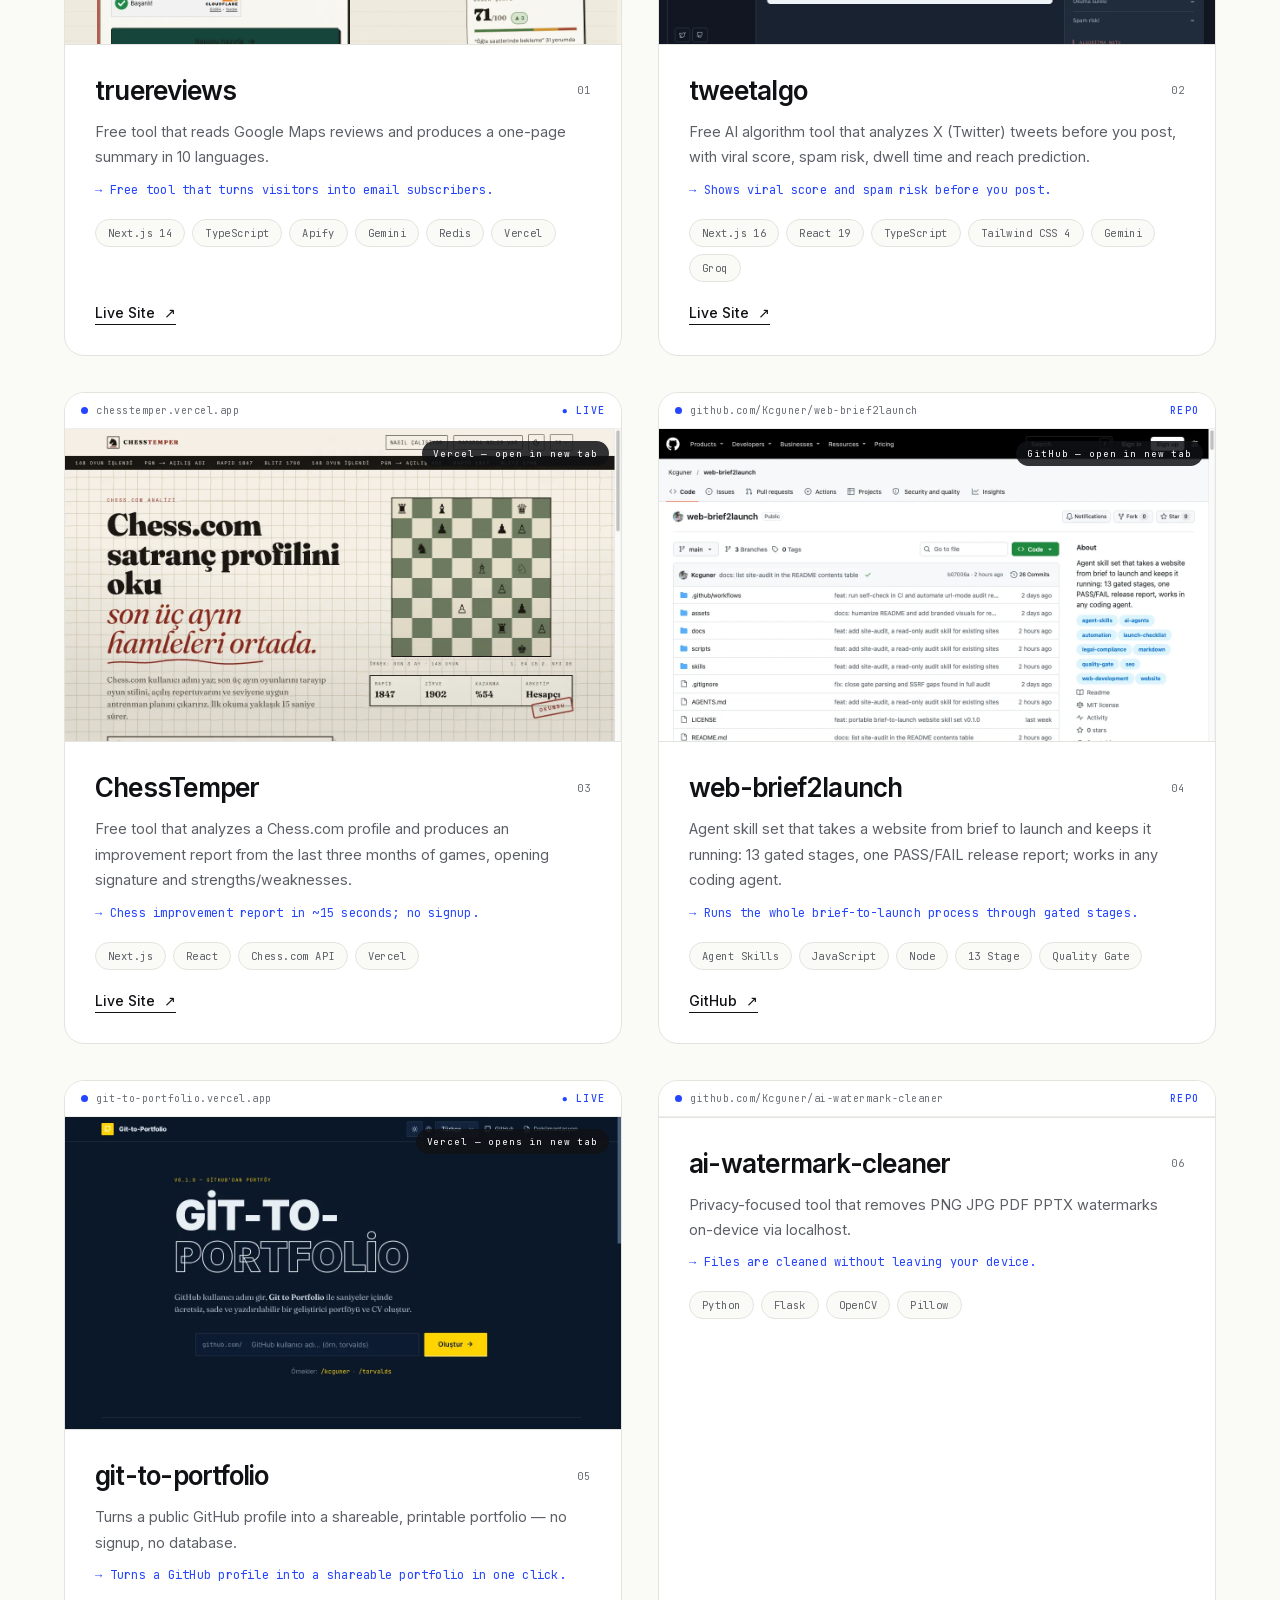
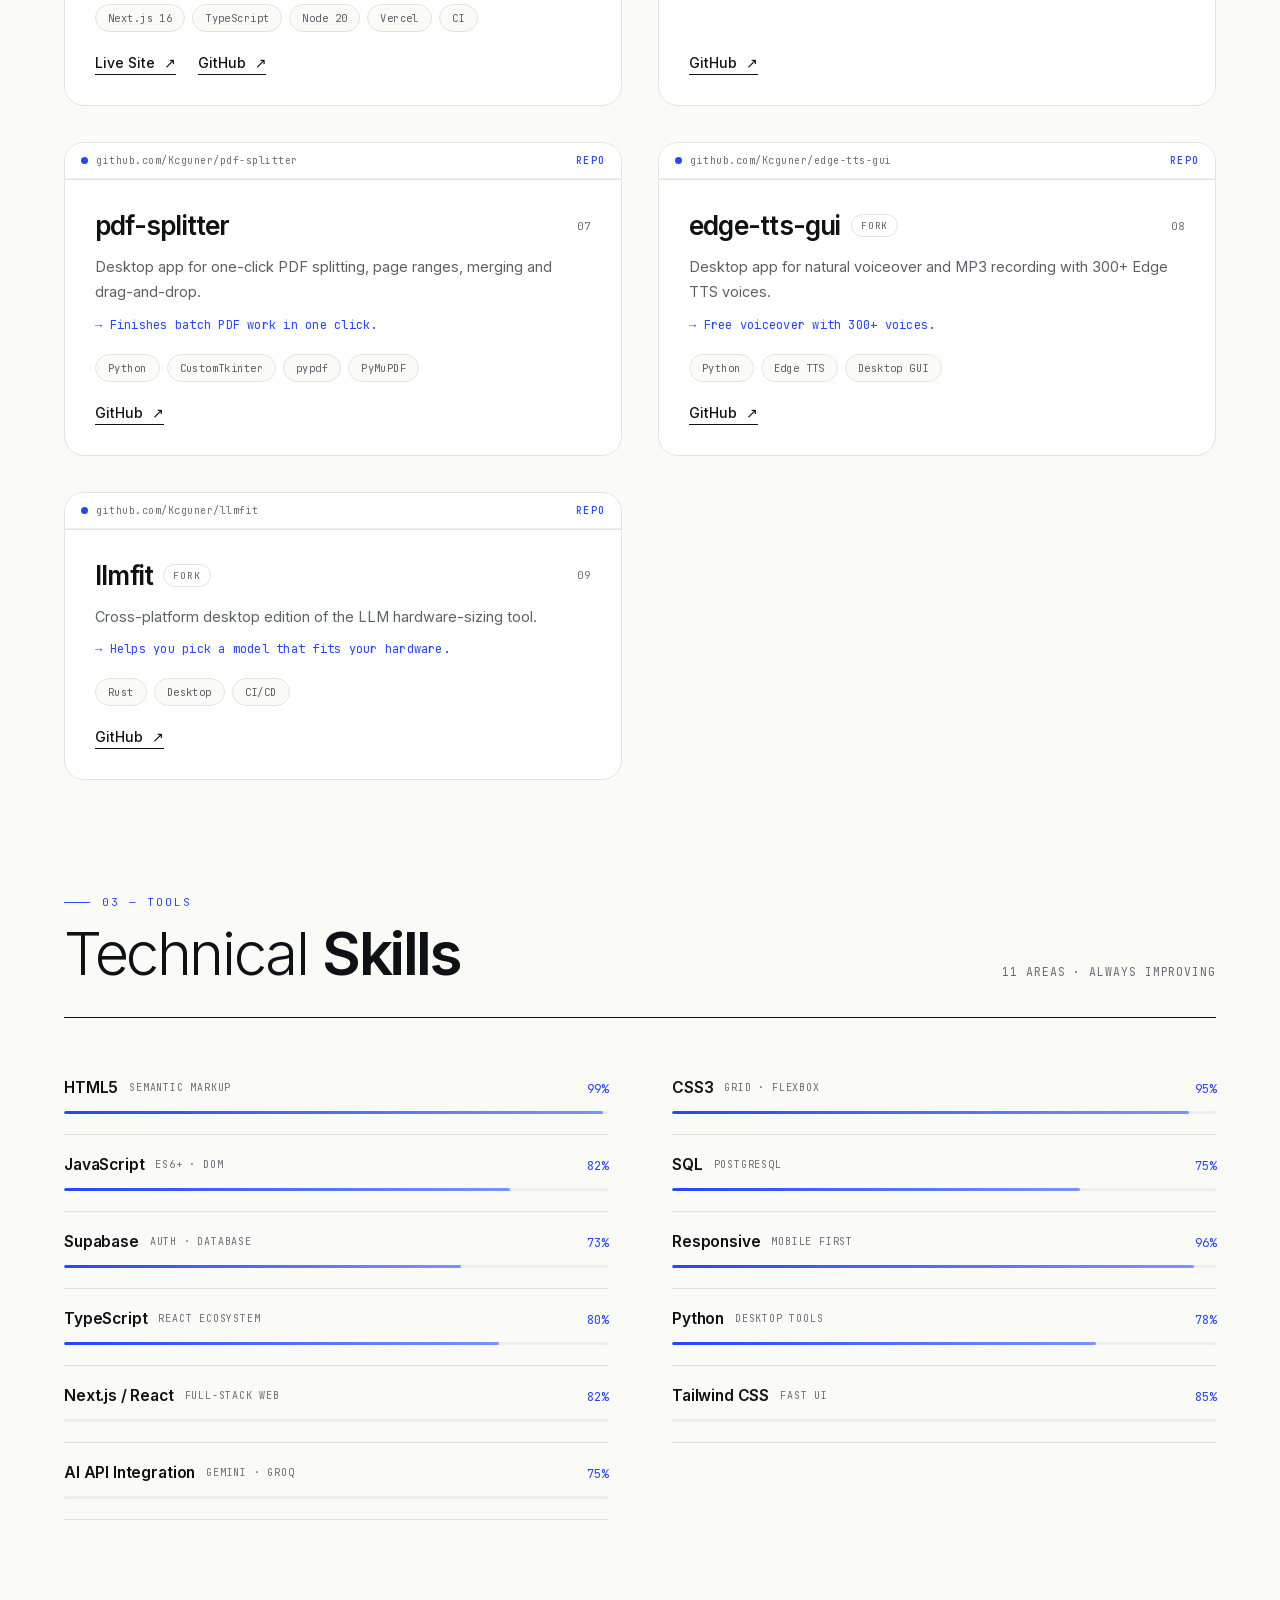
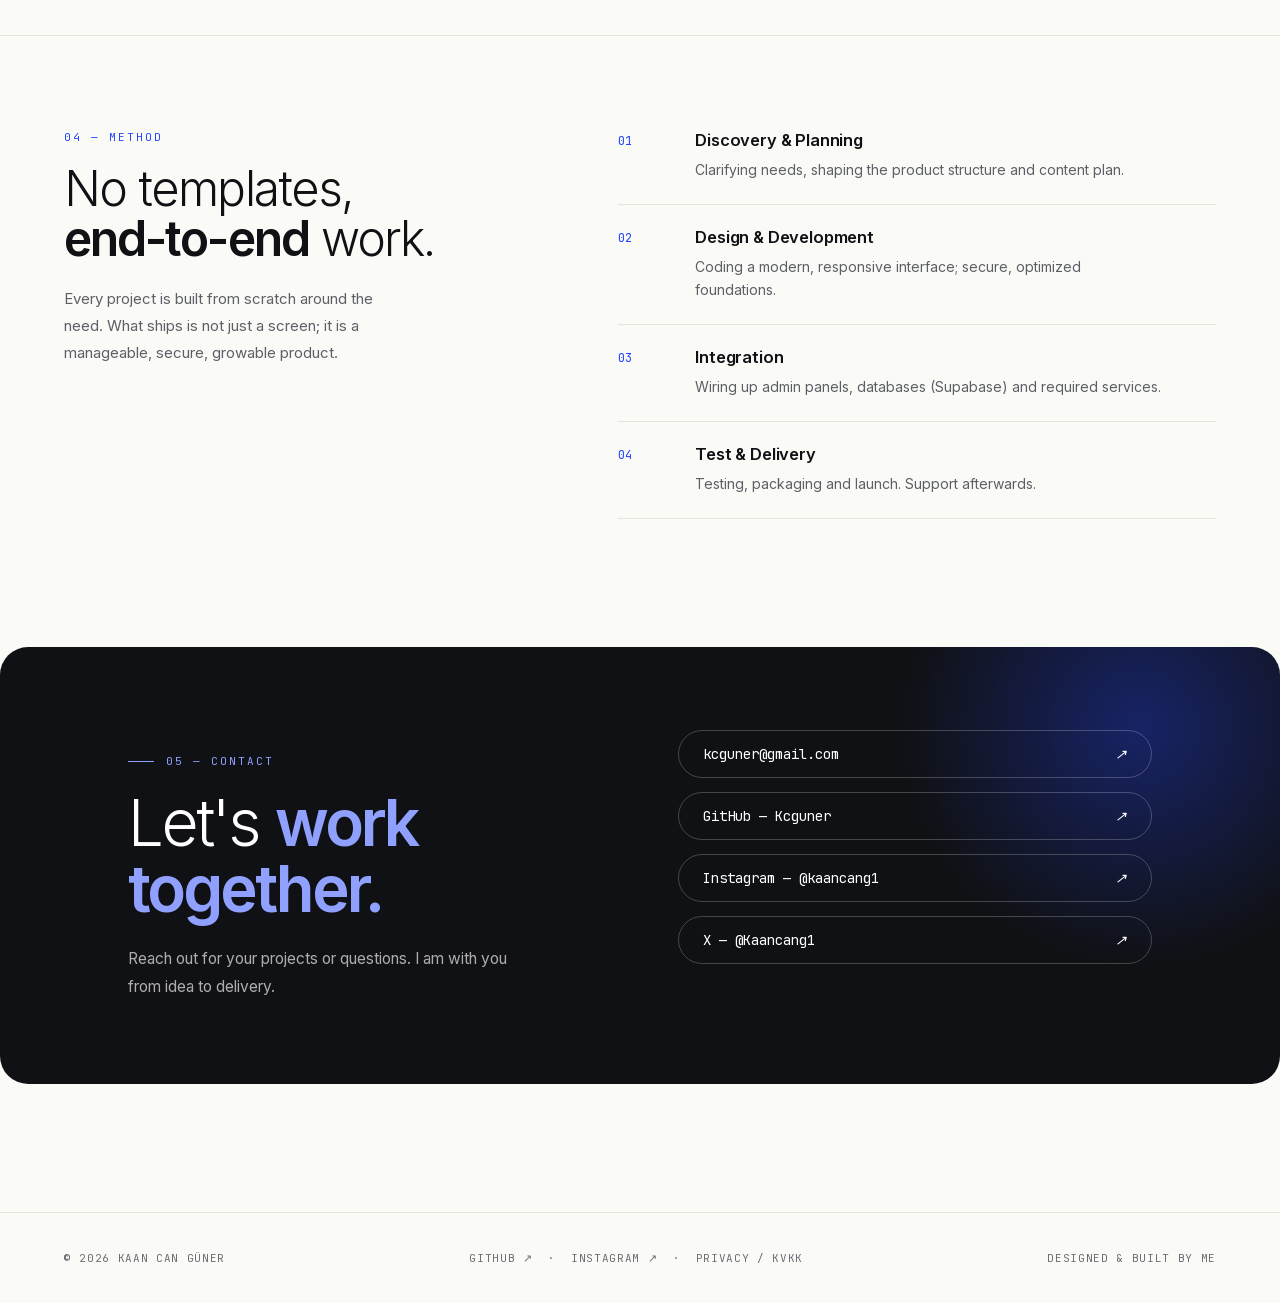
==== commit 8604058b: "Add ChessTemper + web-brief2launch cards and live site screenshots - Insert ChessTemper (live, #03) " ====
--- a/en/index.html
+++ b/en/index.html
@@ -358,7 +358,7 @@
 
 <div class="stats">
   <div class="wrap stats-in">
-    <div class="stat"><b>03</b><span>Live Projects</span></div>
+    <div class="stat"><b>04</b><span>Live Projects</span></div>
     <div class="stat"><b>11</b><span>Technology Areas</span></div>
     <div class="stat"><b>100<em>%</em></b><span>Custom Code — No Templates</span></div>
     <div class="stat"><b>TR<em>/</em>EN</b><span>Bilingual Support</span></div>
@@ -371,7 +371,7 @@
       <p class="lbl">02 — Selected Work</p>
       <h2>My <b>Projects</b></h2>
     </div>
-    <span class="r">07 REPOS · SELECTED WORK</span>
+    <span class="r">09 REPOS · SELECTED WORK</span>
   </div>
 
   <div class="pgrid">
@@ -381,7 +381,7 @@
         <div class="in">
           <a class="poster" href="https://get-truereviews.vercel.app" target="_blank" rel="noopener" aria-label="truereviews open live site in new tab">
             <span class="blk">Vercel — opens in new tab</span>
-            <span class="mock"><span class="m">truereviews</span><span class="s">get-truereviews.vercel.app</span></span>
+            <img src="../images/projects/truereviews.webp" alt="truereviews live site — Google review analysis hero screen" width="1280" height="720" loading="lazy">
             <span class="ov">Live Site ↗<small>opens in new tab · embedded preview off</small></span>
           </a>
         </div>
@@ -403,7 +403,7 @@
         <div class="in">
           <a class="poster" href="https://tweetalgo.com/" target="_blank" rel="noopener" aria-label="tweetalgo open live site in new tab">
             <span class="blk">Live site — opens in new tab</span>
-            <span class="mock"><span class="m">tweetalgo</span><span class="s">tweetalgo.com</span></span>
+            <img src="../images/projects/tweetalgo.webp" alt="tweetalgo live site — X algorithm analyzer hero screen" width="1280" height="720" loading="lazy">
             <span class="ov">Live Site ↗<small>opens in new tab · embedded preview off</small></span>
           </a>
         </div>
@@ -421,17 +421,61 @@
 
     <article class="pcard rv">
       <div class="pframe">
+        <div class="bar"><span class="dot"></span><span class="u">chesstemper.vercel.app</span><span class="live">● LIVE</span></div>
+        <div class="in">
+          <a class="poster" href="https://chesstemper.vercel.app/" target="_blank" rel="noopener" aria-label="Open ChessTemper live site in a new tab">
+            <span class="blk">Vercel — open in new tab</span>
+            <img src="../images/projects/chess.webp" alt="ChessTemper live site — Chess.com analysis hero screen" width="1280" height="720" loading="lazy">
+            <span class="ov">Live Site ↗<small>opens in new tab · embedded preview off</small></span>
+          </a>
+        </div>
+      </div>
+      <div class="pbody">
+        <div class="top"><span class="ttlwrap"><h3>ChessTemper</h3></span><span class="yr">03</span></div>
+        <p>Free tool that analyzes a Chess.com profile and produces an improvement report from the last three months of games, opening signature and strengths/weaknesses.</p>
+        <p class="result">→ Chess improvement report in ~15 seconds; no signup.</p>
+        <div class="ptech"><span>Next.js</span><span>React</span><span>Chess.com API</span><span>Vercel</span></div>
+        <div class="plinks">
+          <a href="https://chesstemper.vercel.app/" target="_blank" rel="noopener" class="plink">Live Site <i>↗</i></a>
+        </div>
+      </div>
+    </article>
+
+    <article class="pcard rv">
+      <div class="pframe">
+        <div class="bar"><span class="dot"></span><span class="u">github.com/Kcguner/web-brief2launch</span><span class="live">REPO</span></div>
+        <div class="in">
+          <a class="poster" href="https://github.com/Kcguner/web-brief2launch" target="_blank" rel="noopener" aria-label="Open web-brief2launch GitHub repository in a new tab">
+            <span class="blk">GitHub — open in new tab</span>
+            <img src="../images/projects/web-brief2launch.webp" alt="web-brief2launch GitHub repository page screenshot" width="1280" height="720" loading="lazy">
+            <span class="ov">GitHub ↗<small>repo opens in new tab</small></span>
+          </a>
+        </div>
+      </div>
+      <div class="pbody">
+        <div class="top"><span class="ttlwrap"><h3>web-brief2launch</h3></span><span class="yr">04</span></div>
+        <p>Agent skill set that takes a website from brief to launch and keeps it running: 13 gated stages, one PASS/FAIL release report; works in any coding agent.</p>
+        <p class="result">→ Runs the whole brief-to-launch process through gated stages.</p>
+        <div class="ptech"><span>Agent Skills</span><span>JavaScript</span><span>Node</span><span>13 Stage</span><span>Quality Gate</span></div>
+        <div class="plinks">
+          <a href="https://github.com/Kcguner/web-brief2launch" target="_blank" rel="noopener" class="plink">GitHub <i>↗</i></a>
+        </div>
+      </div>
+    </article>
+
+    <article class="pcard rv">
+      <div class="pframe">
         <div class="bar"><span class="dot"></span><span class="u">git-to-portfolio.vercel.app</span><span class="live">● LIVE</span></div>
         <div class="in">
           <a class="poster" href="https://git-to-portfolio.vercel.app" target="_blank" rel="noopener" aria-label="git-to-portfolio open live site in new tab">
             <span class="blk">Vercel — opens in new tab</span>
-            <span class="mock"><span class="m">git-to-portfolio</span><span class="s">git-to-portfolio.vercel.app</span></span>
+            <img src="../images/projects/git-to-portfolio.webp" alt="git-to-portfolio live site — GitHub portfolio hero screen" width="1280" height="720" loading="lazy">
             <span class="ov">Live Site ↗<small>opens in new tab · embedded preview off</small></span>
           </a>
         </div>
       </div>
       <div class="pbody">
-        <div class="top"><span class="ttlwrap"><h3>git-to-portfolio</h3></span><span class="yr">03</span></div>
+        <div class="top"><span class="ttlwrap"><h3>git-to-portfolio</h3></span><span class="yr">05</span></div>
         <p>Turns a public GitHub profile into a shareable, printable portfolio — no signup, no database.</p>
         <p class="result">→ Turns a GitHub profile into a shareable portfolio in one click.</p>
         <div class="ptech"><span>Next.js 16</span><span>TypeScript</span><span>Node 20</span><span>Vercel</span><span>CI</span></div>
@@ -447,7 +491,7 @@
         <div class="bar"><span class="dot"></span><span class="u">github.com/Kcguner/ai-watermark-cleaner</span><span class="live">REPO</span></div>
       </div>
       <div class="pbody">
-        <div class="top"><span class="ttlwrap"><h3>ai-watermark-cleaner</h3></span><span class="yr">04</span></div>
+        <div class="top"><span class="ttlwrap"><h3>ai-watermark-cleaner</h3></span><span class="yr">06</span></div>
         <p>Privacy-focused tool that removes PNG JPG PDF PPTX watermarks on-device via localhost.</p>
         <p class="result">→ Files are cleaned without leaving your device.</p>
         <div class="ptech"><span>Python</span><span>Flask</span><span>OpenCV</span><span>Pillow</span></div>
@@ -462,7 +506,7 @@
         <div class="bar"><span class="dot"></span><span class="u">github.com/Kcguner/pdf-splitter</span><span class="live">REPO</span></div>
       </div>
       <div class="pbody">
-        <div class="top"><span class="ttlwrap"><h3>pdf-splitter</h3></span><span class="yr">05</span></div>
+        <div class="top"><span class="ttlwrap"><h3>pdf-splitter</h3></span><span class="yr">07</span></div>
         <p>Desktop app for one-click PDF splitting, page ranges, merging and drag-and-drop.</p>
         <p class="result">→ Finishes batch PDF work in one click.</p>
         <div class="ptech"><span>Python</span><span>CustomTkinter</span><span>pypdf</span><span>PyMuPDF</span></div>
@@ -477,7 +521,7 @@
         <div class="bar"><span class="dot"></span><span class="u">github.com/Kcguner/edge-tts-gui</span><span class="live">REPO</span></div>
       </div>
       <div class="pbody">
-        <div class="top"><span class="ttlwrap"><h3>edge-tts-gui</h3><span class="fork">FORK</span></span><span class="yr">06</span></div>
+        <div class="top"><span class="ttlwrap"><h3>edge-tts-gui</h3><span class="fork">FORK</span></span><span class="yr">08</span></div>
         <p>Desktop app for natural voiceover and MP3 recording with 300+ Edge TTS voices.</p>
         <p class="result">→ Free voiceover with 300+ voices.</p>
         <div class="ptech"><span>Python</span><span>Edge TTS</span><span>Desktop GUI</span></div>
@@ -492,7 +536,7 @@
         <div class="bar"><span class="dot"></span><span class="u">github.com/Kcguner/llmfit</span><span class="live">REPO</span></div>
       </div>
       <div class="pbody">
-        <div class="top"><span class="ttlwrap"><h3>llmfit</h3><span class="fork">FORK</span></span><span class="yr">07</span></div>
+        <div class="top"><span class="ttlwrap"><h3>llmfit</h3><span class="fork">FORK</span></span><span class="yr">09</span></div>
         <p>Cross-platform desktop edition of the LLM hardware-sizing tool.</p>
         <p class="result">→ Helps you pick a model that fits your hardware.</p>
         <div class="ptech"><span>Rust</span><span>Desktop</span><span>CI/CD</span></div>
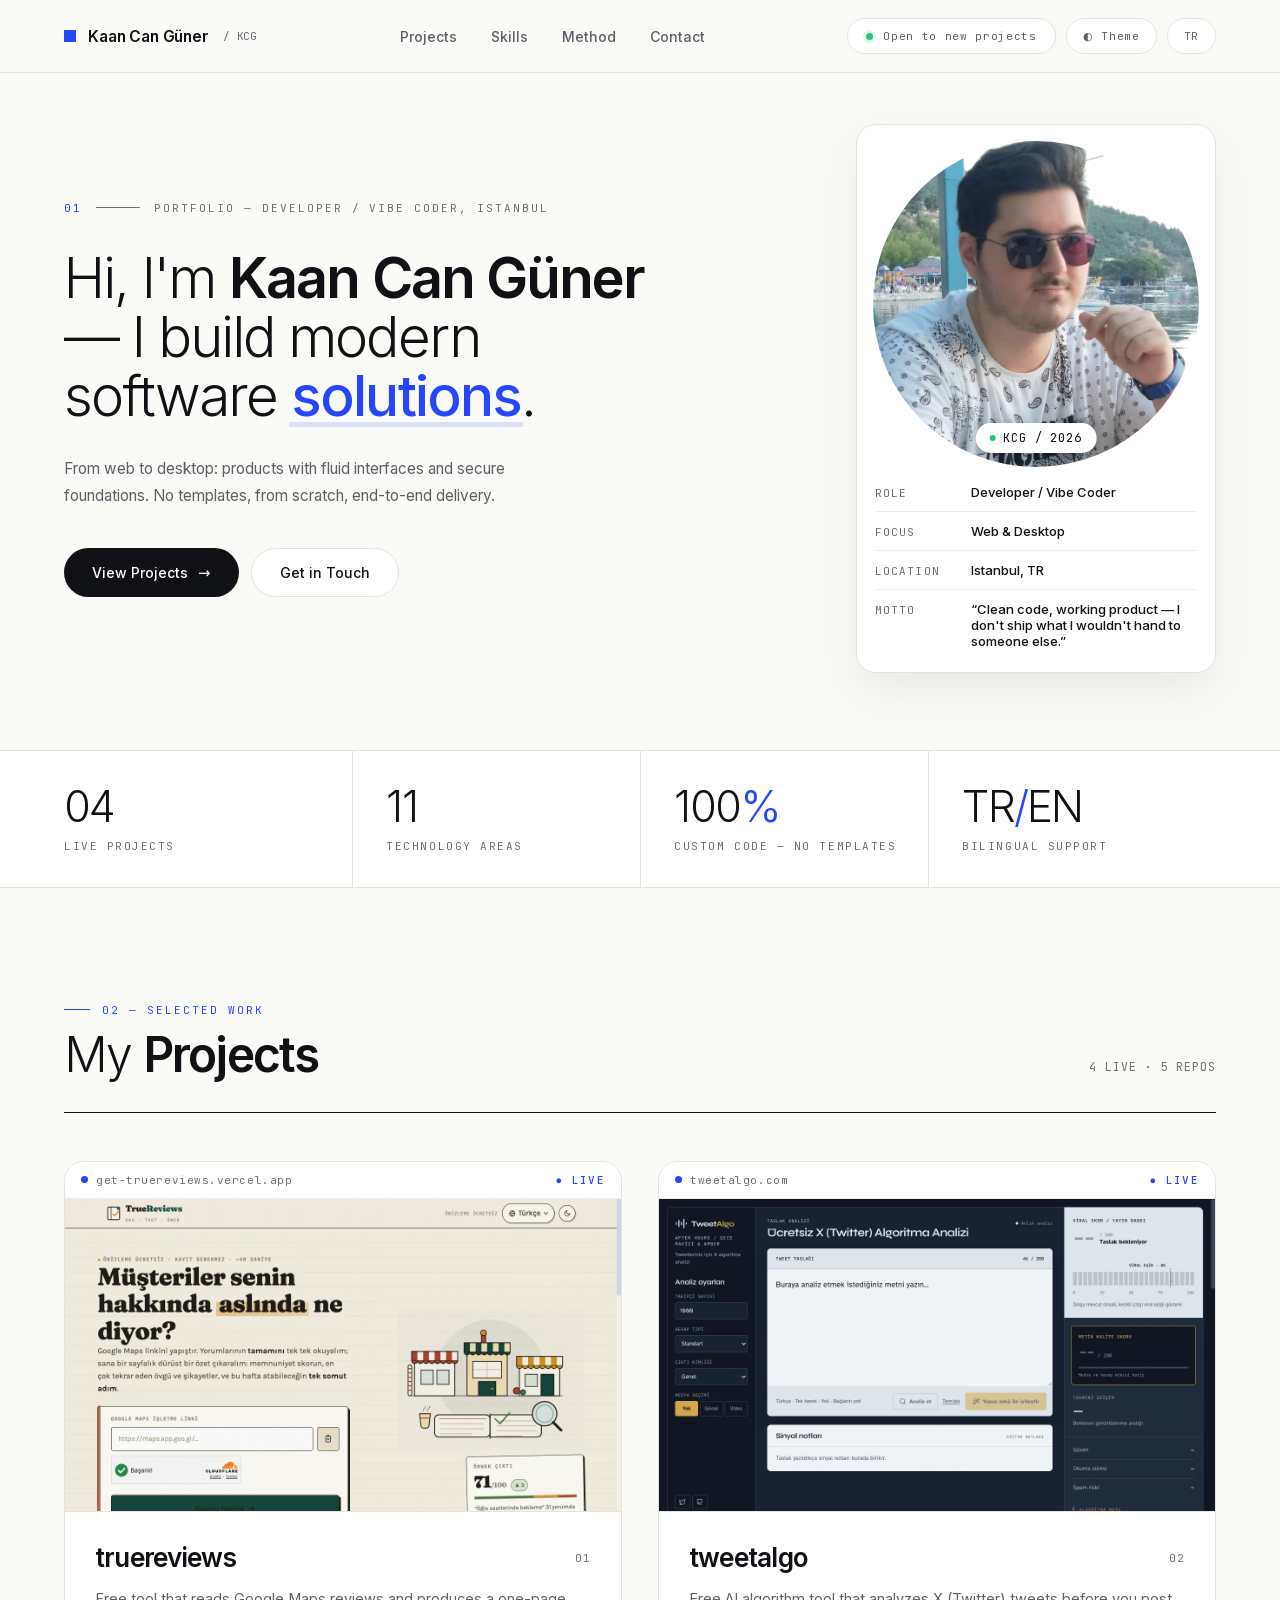
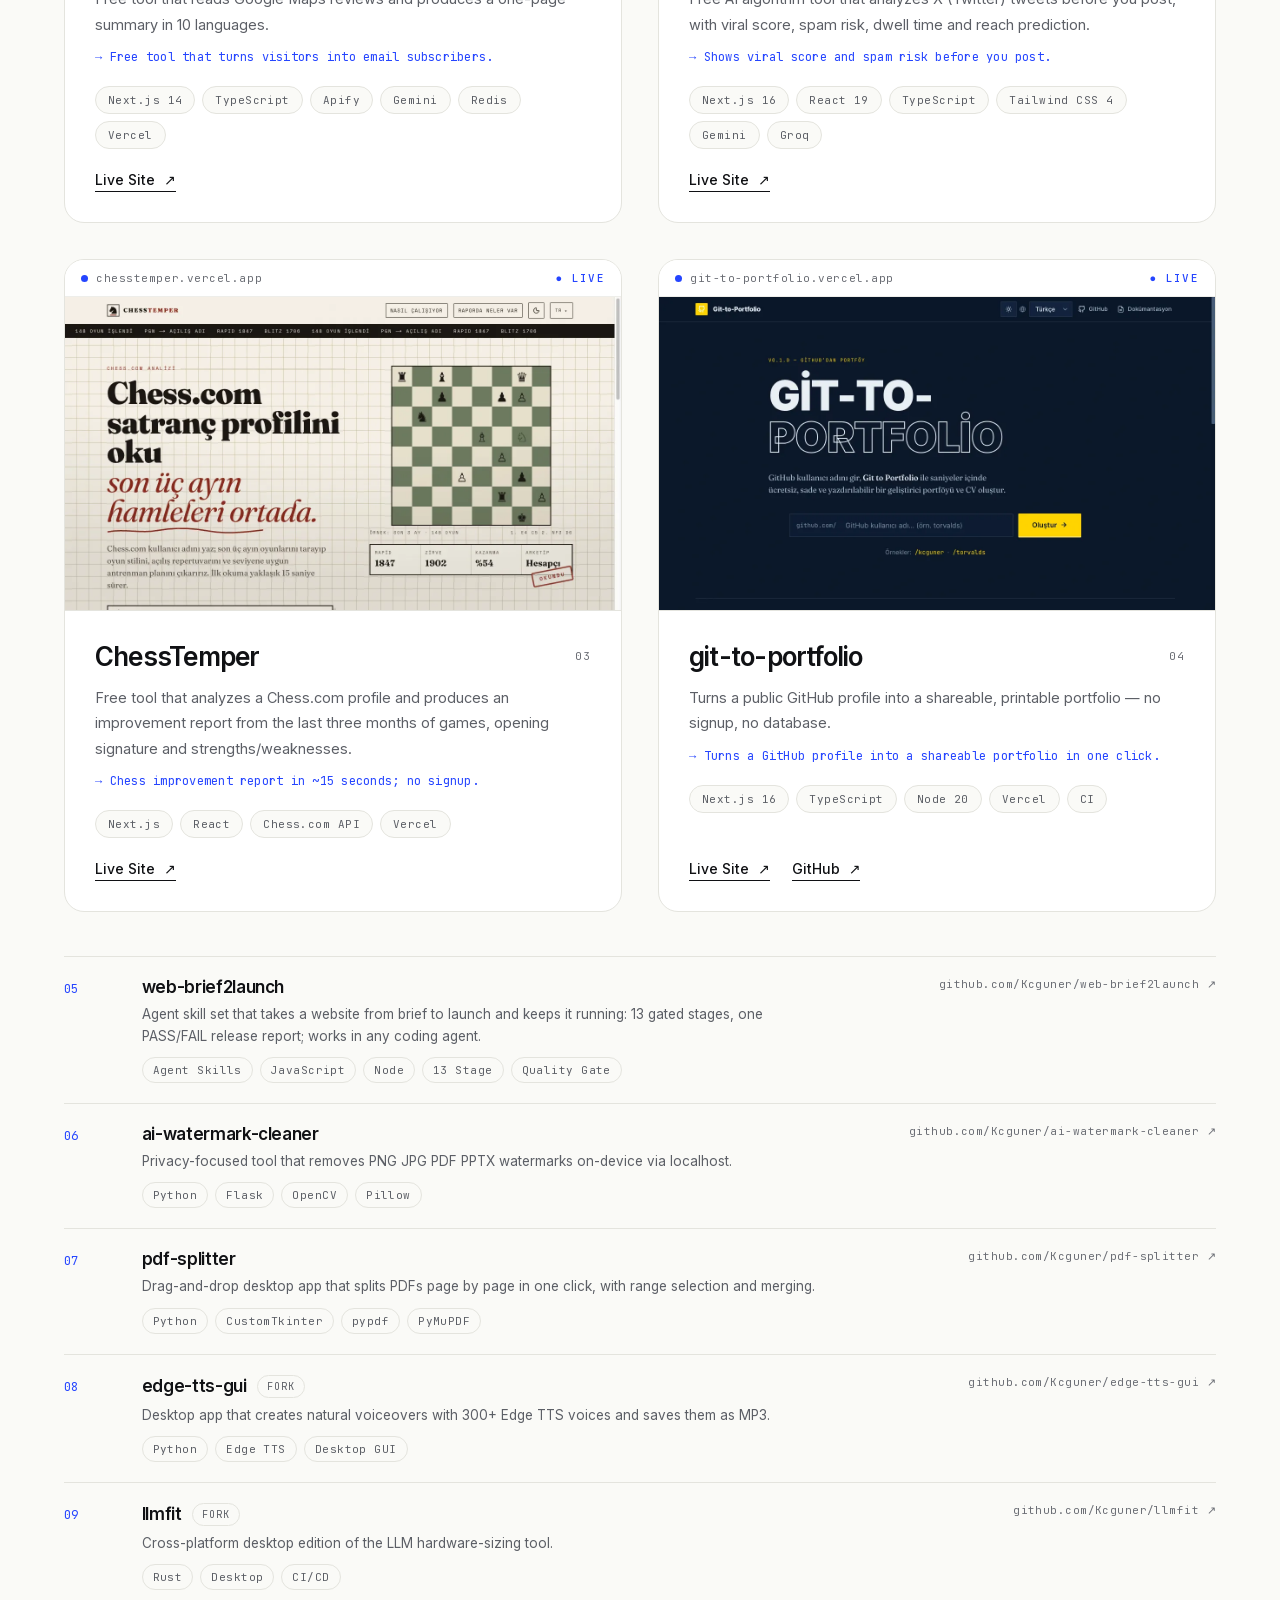
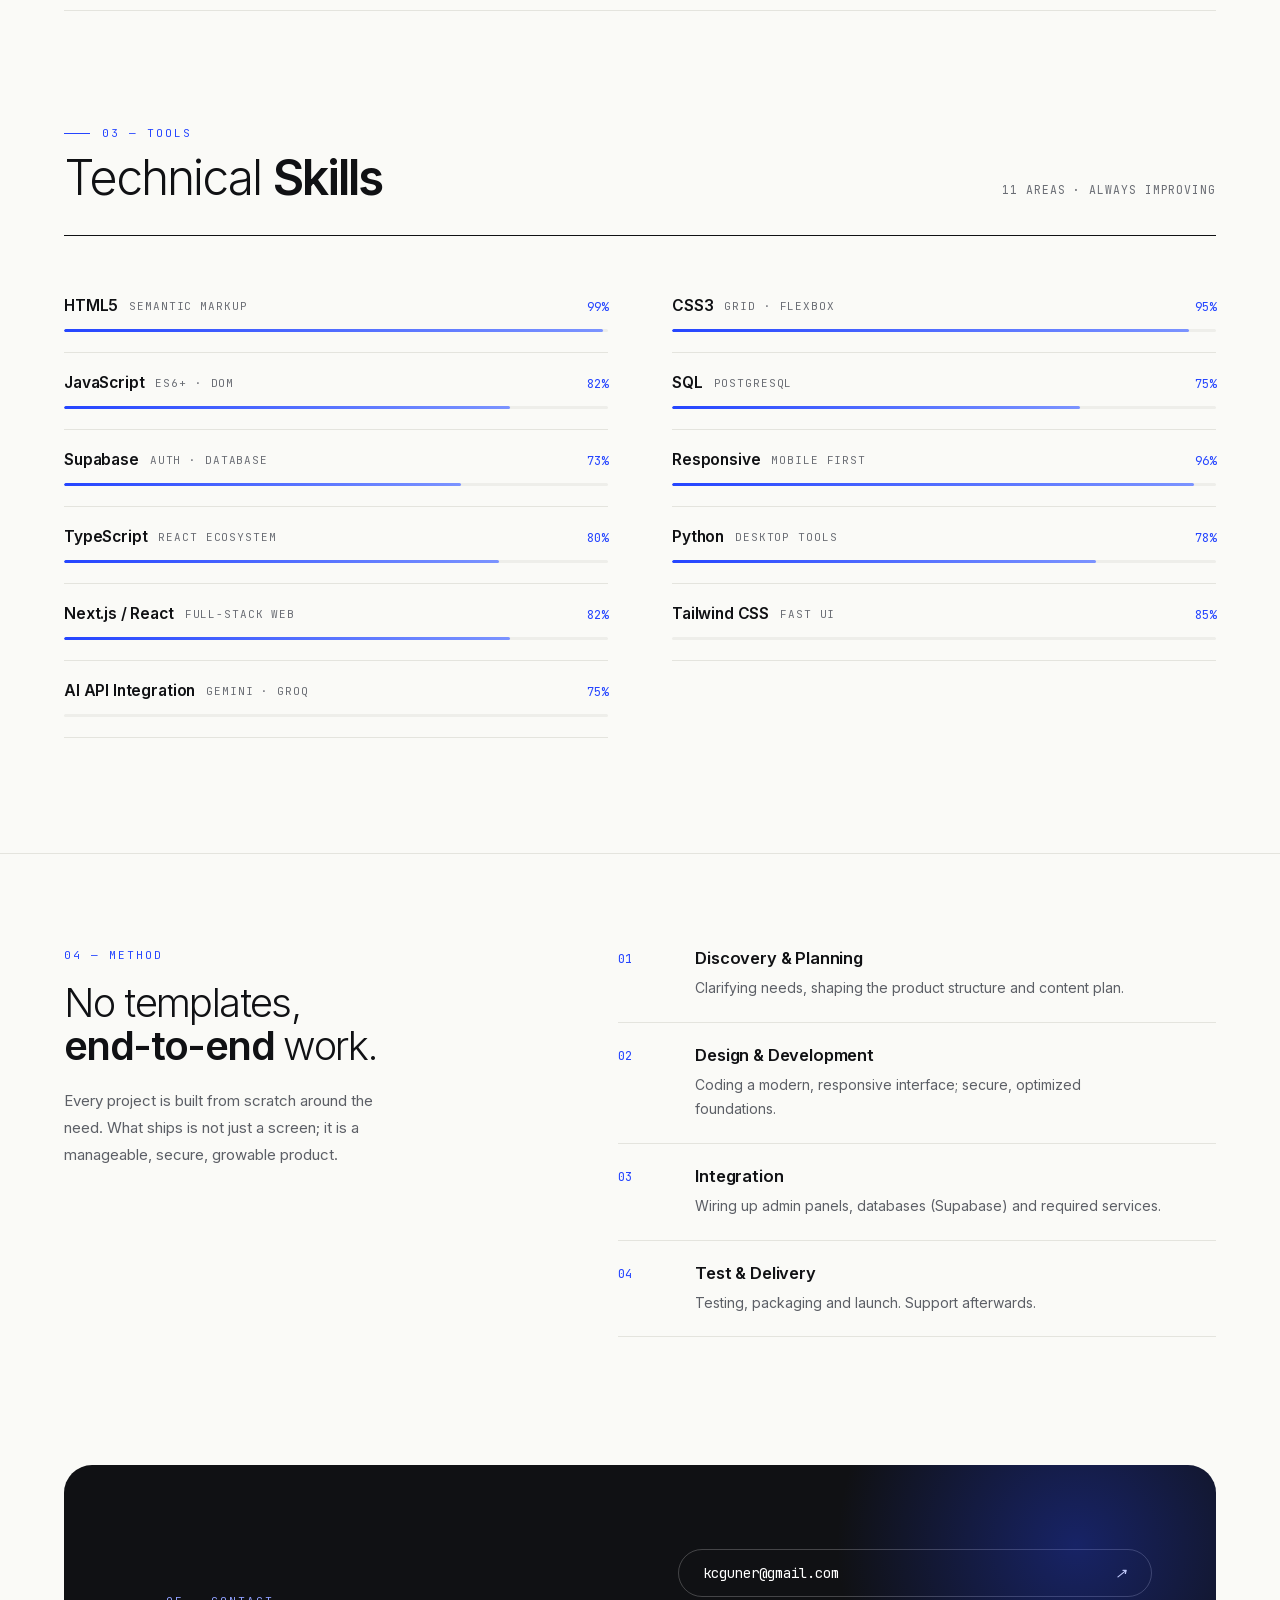
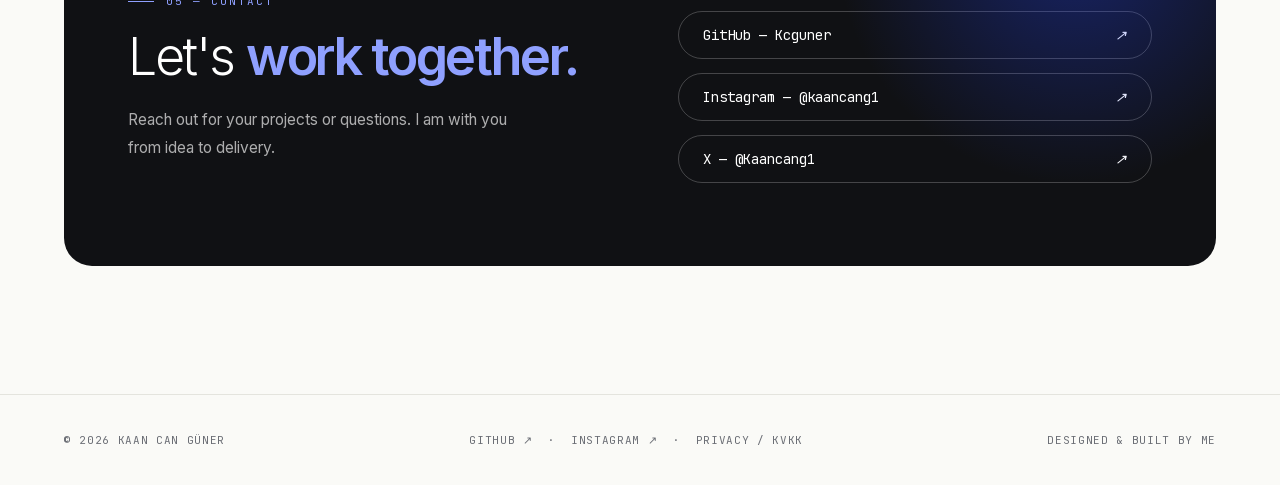
==== commit 46629dc2: "Redesign home: compact repo tier, restrained hero scale, balanced meta-card; sync EN mirror - Repos " ====
--- a/en/index.html
+++ b/en/index.html
@@ -48,14 +48,14 @@
   --gut:clamp(20px,5vw,72px);
 }
 [data-theme="dark"]{
-  --bg:#101114;--card:#17181C;--ink:#F2F1EC;--ink-60:#A7A9B0;--ink-40:#6E7078;
+  --bg:#101114;--card:#17181C;--ink:#F2F1EC;--ink-60:#A7A9B0;
   --line:#2A2B30;--line-2:#202126;--acc:#7B93FF;--acc-soft:rgba(123,147,255,.12);--acc-soft-2:rgba(123,147,255,.22);--ink-40:#8A8C94;
 }
 [data-theme="dark"] nav{background:rgba(16,17,20,.85)}
 [data-theme="dark"] .stats{background:#17181C}
 [data-theme="dark"] .avail,[data-theme="dark"] .btn.ghost,[data-theme="dark"] .burger,[data-theme="dark"] .theme-btn{background:var(--card)}
-[data-theme="dark"] .btn.solid{background:var(--acc);color:#fff}
-[data-theme="dark"] .contact{background:#17181C}
+[data-theme="dark"] .btn.solid{background:var(--acc);color:#101114}
+[data-theme="dark"] .contact-in{background:#17181C}
 [data-theme="dark"] .meta-card{box-shadow:0 18px 44px rgba(0,0,0,.45)}
 *{margin:0;padding:0;box-sizing:border-box}
 html{scroll-behavior:smooth;-webkit-text-size-adjust:100%}
@@ -64,6 +64,7 @@
   -webkit-font-smoothing:antialiased;overflow-x:hidden;font-size:16px}
 ::selection{background:var(--acc);color:#fff}
 a{color:inherit;text-decoration:none}
+a:focus-visible,button:focus-visible{outline:2px solid var(--acc);outline-offset:3px}
 .wrap{width:100%;max-width:1280px;margin:0 auto;padding-left:var(--gut);padding-right:var(--gut)}
 .mono{font-family:var(--mono)}
 
@@ -90,22 +91,23 @@
 .theme-btn:hover{border-color:var(--acc);color:var(--acc)}
 .burger{display:none;width:44px;height:44px;border:1px solid var(--line);border-radius:50%;background:#fff;cursor:pointer;
   align-items:center;justify-content:center;flex-direction:column;gap:5px}
+.nav-act{display:flex;align-items:center;gap:10px}
 .burger i{display:block;width:16px;height:1.5px;background:var(--ink)}
 
 /* ---------- HERO ---------- */
 .hero{border-bottom:1px solid var(--line)}
 .hero-in{display:grid;grid-template-columns:minmax(0,1.5fr) minmax(0,1fr);gap:clamp(36px,6vw,90px);
-  padding:clamp(28px,4vw,56px) 0 clamp(44px,6vw,80px);align-items:center}
+  padding:clamp(28px,4vw,56px) var(--gut) clamp(44px,6vw,80px);align-items:center}
 .kicker{display:flex;align-items:center;gap:14px;font-family:var(--mono);font-size:11px;letter-spacing:.18em;
   text-transform:uppercase;color:var(--ink-40);margin-bottom:clamp(22px,3vw,34px)}
 .kicker .no{color:var(--acc)}
 .kicker .rule{width:44px;height:1px;background:var(--ink-40);flex:none}
-h1{font-size:clamp(42px,7.6vw,104px);font-weight:300;line-height:1.02;letter-spacing:-.045em;text-wrap:balance}
+h1{font-size:clamp(32px,4.4vw,56px);font-weight:300;line-height:1.06;letter-spacing:-.035em;text-wrap:balance}
 h1 b{font-weight:600}
 h1 .u{position:relative;color:var(--acc);font-weight:500;white-space:nowrap}
 h1 .u::after{content:'';position:absolute;left:-.04em;right:-.04em;bottom:.05em;height:.1em;background:var(--acc-soft-2);
   z-index:-1}
-.hero-p{margin-top:clamp(24px,3vw,34px);color:var(--ink-60);font-size:clamp(15px,1.3vw,17px);line-height:1.85;max-width:50ch}
+.hero-p{margin-top:clamp(20px,2.6vw,28px);color:var(--ink-60);font-size:clamp(15px,1.2vw,16px);line-height:1.8;max-width:min(50ch,100%)}
 .hero-cta{display:flex;flex-wrap:wrap;gap:12px;margin-top:clamp(26px,3.2vw,38px)}
 .btn{display:inline-flex;align-items:center;gap:10px;font-size:14px;font-weight:500;border-radius:100px;
   padding:15px 28px;transition:.3s cubic-bezier(.2,.7,.3,1)}
@@ -118,20 +120,20 @@
 
 /* hero side — meta card */
 .meta-card{border:1px solid var(--line);background:var(--card);border-radius:20px;overflow:hidden;align-self:start;
-  box-shadow:0 18px 44px rgba(20,22,30,.07)}
-.meta-card .ph{position:relative;aspect-ratio:1/1;overflow:hidden;border-radius:50%;margin:20px 20px 0}
+  width:100%;max-width:360px;justify-self:end;box-shadow:0 18px 44px rgba(20,22,30,.07)}
+.meta-card .ph{position:relative;aspect-ratio:1/1;overflow:hidden;border-radius:50%;margin:16px 16px 0}
 .meta-card .ph img{width:100%;height:100%;object-fit:cover;transform:scale(1.07);filter:saturate(.92) contrast(1.02);
   transition:transform 1.1s cubic-bezier(.2,.7,.3,1)}
 .meta-card:hover .ph img{transform:scale(1.11)}
-.meta-card .ph .tag{position:absolute;top:auto;bottom:14px;left:50%;transform:translateX(-50%);white-space:nowrap;background:#fff;border-radius:100px;
-  font-family:var(--mono);font-size:10px;letter-spacing:.1em;padding:7px 13px;color:var(--ink);
-  display:flex;align-items:center;gap:7px}
+.meta-card .ph .tag{position:absolute;top:auto;bottom:14px;left:50%;transform:translateX(-50%);white-space:nowrap;background:var(--card);border-radius:100px;
+  font-family:var(--mono);font-size:12px;letter-spacing:.08em;padding:7px 14px;color:var(--ink);z-index:2;
+  box-shadow:0 6px 18px rgba(10,11,14,.22);display:flex;align-items:center;gap:7px}
 .meta-card .ph .tag i{width:6px;height:6px;border-radius:50%;background:#27C47A;font-style:normal}
-.meta-card .rows{padding:8px 22px 14px}
-.mrow{display:flex;align-items:baseline;gap:12px;padding:13px 0;border-bottom:1px solid var(--line-2);font-size:13.5px}
+.meta-card .rows{padding:6px 18px 12px}
+.mrow{display:flex;align-items:baseline;gap:12px;padding:11px 0;border-bottom:1px solid var(--line-2);font-size:13px}
 .mrow:last-child{border-bottom:0}
-.mrow dt{font-family:var(--mono);font-size:10.5px;letter-spacing:.1em;text-transform:uppercase;color:var(--ink-40);
-  width:92px;flex:none}
+.mrow dt{font-family:var(--mono);font-size:11px;letter-spacing:.1em;text-transform:uppercase;color:var(--ink-40);
+  width:84px;flex:none}
 .mrow dd{color:var(--ink);font-weight:500}
 
 /* ---------- STATS BAR ---------- */
@@ -141,7 +143,7 @@
 .stat:first-child{border-left:0;padding-left:0}
 .stat b{display:block;font-size:clamp(26px,3.4vw,44px);font-weight:300;letter-spacing:-.04em;line-height:1}
 .stat b em{font-style:normal;color:var(--acc)}
-.stat span{display:block;font-family:var(--mono);font-size:10.5px;letter-spacing:.14em;text-transform:uppercase;
+.stat span{display:block;font-family:var(--mono);font-size:11px;letter-spacing:.14em;text-transform:uppercase;
   color:var(--ink-40);margin-top:10px}
 
 /* ---------- SECTION HEAD ---------- */
@@ -151,7 +153,7 @@
 .shead .l .lbl{font-family:var(--mono);font-size:11px;letter-spacing:.18em;text-transform:uppercase;
   color:var(--acc);margin-bottom:14px;display:flex;align-items:center;gap:12px}
 .shead .l .lbl::before{content:'';width:26px;height:1px;background:var(--acc)}
-.shead h2{font-size:clamp(32px,5vw,60px);font-weight:300;letter-spacing:-.04em;line-height:1.02}
+.shead h2{font-size:clamp(28px,4vw,48px);font-weight:300;letter-spacing:-.04em;line-height:1.02}
 .shead h2 b{font-weight:600}
 .shead .r{font-family:var(--mono);font-size:11.5px;letter-spacing:.08em;color:var(--ink-40);padding-bottom:6px}
 
@@ -160,17 +162,16 @@
   padding-top:clamp(30px,4vw,48px)}
 .pcard{border:1px solid var(--line);border-radius:20px;background:var(--card);overflow:hidden;
   transition:transform .4s cubic-bezier(.2,.7,.3,1),box-shadow .4s,border-color .4s;display:flex;flex-direction:column}
-.pcard:hover{transform:translateY(-7px);box-shadow:0 26px 56px rgba(20,22,30,.11);border-color:#D8D8D0}
-.pcard.wide{grid-column:1/-1}
-.pframe{position:relative;border-bottom:1px solid var(--line);background:#fff}
+.pcard:hover{transform:translateY(-7px);box-shadow:0 26px 56px rgba(20,22,30,.11);border-color:var(--acc-soft-2)}
+.pframe{position:relative;border-bottom:1px solid var(--line);background:var(--card)}
 .pframe .bar{display:flex;align-items:center;gap:8px;padding:11px 16px;border-bottom:1px solid var(--line-2);
-  font-family:var(--mono);font-size:10px;letter-spacing:.05em;color:var(--ink-40)}
+  font-family:var(--mono);font-size:11px;letter-spacing:.05em;color:var(--ink-40)}
 .pframe .bar .dot{width:7px;height:7px;border-radius:50%;background:var(--acc);flex:none}
 .pframe .bar .u{overflow:hidden;text-overflow:ellipsis;white-space:nowrap}
 .pframe .bar .live{margin-left:auto;color:var(--acc);font-weight:500;letter-spacing:.12em;flex:none}
-.pframe .poster{width:100%;aspect-ratio:16/9;border:0;display:block;background:#fff}
+.pframe .poster{width:100%;aspect-ratio:16/9;border:0;display:block;background:var(--card)}
 .pframe .in{overflow:hidden}
-.poster{position:relative;display:block;width:100%;border:0;padding:0;cursor:pointer;overflow:hidden;background:#fff;
+.poster{position:relative;display:block;width:100%;border:0;padding:0;cursor:pointer;overflow:hidden;background:var(--card);
   aspect-ratio:16/9}
 .poster img{width:100%;height:100%;object-fit:cover;object-position:top center;display:block;
   transition:transform .9s cubic-bezier(.2,.7,.3,1)}
@@ -178,20 +179,22 @@
 .poster .ov{position:absolute;inset:0;display:flex;flex-direction:column;align-items:center;justify-content:center;gap:8px;
   background:rgba(16,17,20,.58);color:#fff;font-family:var(--mono);font-size:12.5px;letter-spacing:.05em;
   opacity:0;transition:.32s;text-align:center;padding:14px}
-.poster .ov small{font-size:10px;color:rgba(255,255,255,.72)}
+.poster .ov small{font-size:11px;color:rgba(255,255,255,.78)}
 .pcard:hover .poster .ov{opacity:1}
 .poster .blk{position:absolute;top:12px;right:12px;background:rgba(16,17,20,.85);color:#fff;
-  font-family:var(--mono);font-size:9.5px;letter-spacing:.09em;padding:6px 11px;border-radius:100px;z-index:2}
+  font-family:var(--mono);font-size:10.5px;letter-spacing:.09em;padding:6px 11px;border-radius:100px;z-index:2;
+  opacity:0;transition:opacity .3s}
+.pcard:hover .poster .blk,.poster:focus-visible .blk{opacity:1}
 .pbody{padding:clamp(22px,2.6vw,30px);display:flex;flex-direction:column;flex:1}
 .pbody .top{display:flex;align-items:center;justify-content:space-between;gap:14px;flex-wrap:wrap}
 .pbody h3{font-size:clamp(20px,2.2vw,26px);font-weight:600;letter-spacing:-.03em}
-.pbody .yr{font-family:var(--mono);font-size:10.5px;color:var(--ink-40);letter-spacing:.1em;flex:none}
+.pbody .yr{font-family:var(--mono);font-size:11px;color:var(--ink-40);letter-spacing:.1em;flex:none}
 .pbody p{margin-top:13px;color:var(--ink-60);font-size:14.5px;line-height:1.75}
 .pbody .result{margin-top:10px;font-family:var(--mono);font-size:12px;letter-spacing:.02em;color:var(--acc)}
 .ptech{display:flex;flex-wrap:wrap;gap:7px;margin-top:18px}
-.ptech span{font-family:var(--mono);font-size:10.5px;letter-spacing:.04em;color:var(--ink-60);
+.ptech span{font-family:var(--mono);font-size:11px;letter-spacing:.04em;color:var(--ink-60);
   background:var(--bg);border:1px solid var(--line);border-radius:100px;padding:6px 12px;transition:.25s}
-.pcard:hover .ptech span{border-color:#D8D8D0;background:#fff}
+.pcard:hover .ptech span{border-color:var(--acc-soft-2);background:var(--acc-soft)}
 .plink{margin-top:auto;padding-top:22px;display:inline-flex;align-items:center;gap:9px;align-self:flex-start;
   font-size:14px;font-weight:500;color:var(--ink);border-bottom:1px solid var(--ink);padding-bottom:3px;transition:.28s}
 .plink i{font-style:normal;transition:transform .3s}
@@ -201,12 +204,24 @@
 .plinks .plink{margin-top:0;padding-top:0}
 .ttlwrap{display:flex;align-items:center;gap:10px;min-width:0}
 .ttlwrap h3{overflow-wrap:anywhere}
-.fork{font-family:var(--mono);font-size:9.5px;letter-spacing:.1em;color:var(--ink-60);border:1px solid var(--line);
+.fork{font-family:var(--mono);font-size:10px;letter-spacing:.1em;color:var(--ink-60);border:1px solid var(--line);
   border-radius:100px;padding:4px 9px;flex:none}
-.poster .mock{position:absolute;inset:0;display:flex;flex-direction:column;align-items:center;justify-content:center;gap:10px;
-  padding:16px;text-align:center;color:#fff;background:linear-gradient(135deg,#0B1020 0%,#1B2A6B 55%,#2545FF 100%)}
-.poster .mock .m{font-size:clamp(22px,3.2vw,38px);font-weight:600;letter-spacing:-.03em;overflow-wrap:anywhere}
-.poster .mock .s{font-family:var(--mono);font-size:10.5px;letter-spacing:.14em;opacity:.68;overflow-wrap:anywhere}
+
+/* ---------- REPO LIST — compact secondary rows ---------- */
+.rlist{margin-top:clamp(26px,3.4vw,44px);border-top:1px solid var(--line)}
+.rrow{display:grid;grid-template-columns:52px minmax(0,1fr) auto;gap:clamp(14px,2vw,26px);
+  padding:20px 0;border-bottom:1px solid var(--line);align-items:start;transition:background .3s}
+.rrow:focus-within{background:var(--acc-soft)}
+.rrow .n{font-family:var(--mono);font-size:12px;color:var(--acc);padding-top:4px}
+.rrow .top{display:flex;align-items:center;gap:10px;flex-wrap:wrap}
+.rrow h3{font-size:17px;font-weight:600;letter-spacing:-.02em;overflow-wrap:anywhere}
+.rrow p{margin-top:6px;color:var(--ink-60);font-size:13.5px;line-height:1.65;max-width:75ch}
+.rrow .ptech{margin-top:10px}
+.rrow .ptech span{padding:5px 10px}
+.rrow .side{display:flex;flex-direction:column;align-items:flex-end;gap:8px}
+.rrow .ru{display:inline-flex;align-items:center;font-family:var(--mono);font-size:11px;color:var(--ink-40);
+  letter-spacing:.04em;overflow-wrap:anywhere;text-align:right;transition:color .25s}
+.rrow .ru:hover{color:var(--acc)}
 
 /* ---------- SKILLS ---------- */
 .skills{margin-top:clamp(26px,3.4vw,40px);display:grid;grid-template-columns:repeat(2,minmax(0,1fr));
@@ -214,7 +229,7 @@
 .skl{padding:20px 0;border-bottom:1px solid var(--line)}
 .skl .t{display:flex;align-items:baseline;justify-content:space-between;gap:12px}
 .skl .t .nm{font-size:15.5px;font-weight:600;letter-spacing:-.01em;display:flex;align-items:center;gap:11px;min-width:0}
-.skl .t .nm small{font-family:var(--mono);font-weight:400;font-size:10px;color:var(--ink-40);letter-spacing:.08em;overflow-wrap:anywhere}
+.skl .t .nm small{font-family:var(--mono);font-weight:400;font-size:11px;color:var(--ink-40);letter-spacing:.08em;overflow-wrap:anywhere}
 .skl .t .pc{font-family:var(--mono);font-size:12px;color:var(--acc)}
 .skl .bar{margin-top:14px;height:3px;background:var(--line-2);border-radius:100px;overflow:hidden}
 .skl .bar i{display:block;height:100%;width:0;border-radius:100px;
@@ -223,28 +238,29 @@
 /* ---------- PROCESS — swiss numbered list ---------- */
 .proc{margin-top:clamp(60px,9vw,120px);border-top:1px solid var(--line);padding-top:clamp(40px,6vw,72px);
   display:grid;grid-template-columns:minmax(0,.9fr) minmax(0,1.1fr);gap:clamp(32px,5vw,80px)}
-.proc .l h2{font-size:clamp(28px,4vw,48px);font-weight:300;letter-spacing:-.04em;line-height:1.06}
+.proc .l h2{font-size:clamp(26px,3.4vw,40px);font-weight:300;letter-spacing:-.04em;line-height:1.06}
 .proc .l h2 b{font-weight:600}
 .proc .l p{margin-top:20px;color:var(--ink-60);font-size:15px;line-height:1.8;max-width:38ch}
 .steps{display:flex;flex-direction:column}
 .step{display:grid;grid-template-columns:52px minmax(0,1fr);gap:clamp(14px,2vw,26px);padding:22px 0;
-  border-bottom:1px solid var(--line);transition:padding-left .4s cubic-bezier(.2,.7,.3,1)}
-.step:hover{padding-left:12px}
+  border-bottom:1px solid var(--line);transition:background .3s}
+.step:focus-within{background:var(--acc-soft)}
 .step .n{font-family:var(--mono);font-size:12px;color:var(--acc);padding-top:3px}
 .step h3{font-size:16.5px;font-weight:600;letter-spacing:-.01em}
 .step p{margin-top:8px;color:var(--ink-60);font-size:14px;line-height:1.7;max-width:52ch}
 
 /* ---------- CONTACT ---------- */
-.contact{margin-top:clamp(66px,10vw,130px);background:var(--ink);color:#fff;border-radius:28px;
-  margin-bottom:clamp(66px,10vw,130px);overflow:hidden;position:relative}
-.contact::before{content:'';position:absolute;top:-180px;right:-120px;width:520px;height:520px;border-radius:50%;
+.contact{margin-top:clamp(66px,10vw,130px);color:#fff;
+  margin-bottom:clamp(66px,10vw,130px);position:relative}
+.contact-in{display:grid;grid-template-columns:1fr 1fr;gap:clamp(36px,6vw,90px);align-items:center;
+  padding:clamp(44px,6.5vw,90px) clamp(28px,5vw,72px);position:relative;
+  background:var(--ink);border-radius:28px;overflow:hidden}
+.contact-in::before{content:'';position:absolute;top:-180px;right:-120px;width:520px;height:520px;border-radius:50%;
   background:radial-gradient(circle,rgba(37,69,255,.35),transparent 65%);pointer-events:none}
-.contact-in{display:grid;grid-template-columns:1fr 1fr;gap:clamp(36px,6vw,90px);
-  padding:clamp(44px,6.5vw,90px) clamp(28px,5vw,72px);position:relative}
 .contact .lbl{font-family:var(--mono);font-size:11px;letter-spacing:.18em;text-transform:uppercase;
   color:#8FA0FF;margin-bottom:18px;display:flex;align-items:center;gap:12px}
 .contact .lbl::before{content:'';width:26px;height:1px;background:#8FA0FF}
-.contact h2{font-size:clamp(34px,5.2vw,64px);font-weight:300;letter-spacing:-.045em;line-height:1.04}
+.contact h2{font-size:clamp(30px,4.2vw,52px);font-weight:300;letter-spacing:-.045em;line-height:1.04}
 .contact h2 b{font-weight:600;color:#8FA0FF}
 .contact p{margin-top:22px;color:rgba(255,255,255,.66);font-size:15.5px;line-height:1.8;max-width:40ch}
 .contact .mail{display:inline-flex;align-items:center;gap:11px;margin-top:28px;font-family:var(--mono);
@@ -286,19 +302,33 @@
   .nav-links a{padding:15px 0;border-bottom:1px solid var(--line-2);width:100%;font-size:15px}
   .nav-links a::after{display:none}
   .burger{display:flex}
+  .plink{min-height:44px}
+  .foot a{min-height:44px;display:inline-flex;align-items:center}
+  .avail{min-height:44px}
+  .theme-btn{min-height:44px}
+  .rrow .ru{min-height:44px}
 }
 @media(max-width:620px){
+  :root{--gut:24px}
   .stats-in{grid-template-columns:1fr}
   .stat{border-left:0;padding-left:0;border-bottom:1px solid var(--line);padding-bottom:20px}
   .stat:last-child{border-bottom:0}
   .foot{flex-direction:column;align-items:flex-start;gap:9px}
   .logo small{display:none}
+  .logo{font-size:13px;gap:9px}
+  .theme-btn{padding:10px 12px}
+  .avail{padding:10px 11px}
+  .theme-btn .tw{display:none}
   .avail span{display:none}
   .avail{padding:10px 13px}
+  .plink{padding:10px 0}
+  .rrow{grid-template-columns:34px minmax(0,1fr);padding:18px 0}
+  .rrow .side{grid-column:2;flex-direction:row;align-items:center;justify-content:flex-start;gap:14px;flex-wrap:wrap}
+  .rrow .ru{text-align:left}
 }
-@media(max-width:620px){.plink{padding:10px 0}}
 @media(max-width:400px){
-  .logo{font-size:14px}
+  .logo{font-size:13px}
+  .nav-act{gap:6px}
   .contact .mail{font-size:12.5px;padding:13px 18px;overflow-wrap:anywhere}
 }
 @media(prefers-reduced-motion:reduce){
@@ -306,7 +336,7 @@
   .js .rv{opacity:1;transform:none}
   .skl .bar i{width:var(--w)}
 }
-@media (hover:none){.poster .ov{opacity:1}}
+@media (hover:none){.poster .ov{opacity:1}.poster .blk{display:none}}
 </style>
 </head>
 <body>
@@ -321,10 +351,10 @@
       <a href="#yontem">Method</a>
       <a href="#iletisim">Contact</a>
     </div>
-    <div style="display:flex;align-items:center;gap:10px">
-      <a href="#iletisim" class="avail"><i></i><span>Open to new projects</span></a>
-      <button class="theme-btn" id="themeBtn" type="button" aria-label="Theme" title="Theme">◐ Theme</button>
-      <a class="theme-btn" href="../" hreflang="tr" lang="tr" aria-label="Türkçe sürüm">TR</a>
+    <div class="nav-act">
+      <a href="#iletisim" class="avail" aria-label="Open to new projects"><i></i><span>Open to new projects</span></a>
+      <button class="theme-btn" id="themeBtn" type="button" aria-label="Theme" title="Theme">◐ <span class="tw">Theme</span></button>
+      <a class="theme-btn" href="../" hreflang="tr" lang="tr" aria-label="Turkish version">TR</a>
       <button class="burger" id="burger" type="button" aria-label="Menu" aria-expanded="false" aria-controls="navLinks"><i></i><i></i></button>
     </div>
   </div>
@@ -371,7 +401,7 @@
       <p class="lbl">02 — Selected Work</p>
       <h2>My <b>Projects</b></h2>
     </div>
-    <span class="r">09 REPOS · SELECTED WORK</span>
+    <span class="r">4 LIVE · 5 REPOS</span>
   </div>
 
   <div class="pgrid">
@@ -379,10 +409,10 @@
       <div class="pframe">
         <div class="bar"><span class="dot"></span><span class="u">get-truereviews.vercel.app</span><span class="live">● LIVE</span></div>
         <div class="in">
-          <a class="poster" href="https://get-truereviews.vercel.app" target="_blank" rel="noopener" aria-label="truereviews open live site in new tab">
-            <span class="blk">Vercel — opens in new tab</span>
+          <a class="poster" href="https://get-truereviews.vercel.app" target="_blank" rel="noopener" aria-label="Open truereviews live site in a new tab">
+            <span class="blk">Vercel — opens in a new tab</span>
             <img src="../images/projects/truereviews.webp" alt="truereviews live site — Google review analysis hero screen" width="1280" height="720" loading="lazy">
-            <span class="ov">Live Site ↗<small>opens in new tab · embedded preview off</small></span>
+            <span class="ov">Live Site ↗<small>opens in a new tab · embedded preview off</small></span>
           </a>
         </div>
       </div>
@@ -401,10 +431,10 @@
       <div class="pframe">
         <div class="bar"><span class="dot"></span><span class="u">tweetalgo.com</span><span class="live">● LIVE</span></div>
         <div class="in">
-          <a class="poster" href="https://tweetalgo.com/" target="_blank" rel="noopener" aria-label="tweetalgo open live site in new tab">
-            <span class="blk">Live site — opens in new tab</span>
+          <a class="poster" href="https://tweetalgo.com/" target="_blank" rel="noopener" aria-label="Open tweetalgo live site in a new tab">
+            <span class="blk">Live site — opens in a new tab</span>
             <img src="../images/projects/tweetalgo.webp" alt="tweetalgo live site — X algorithm analyzer hero screen" width="1280" height="720" loading="lazy">
-            <span class="ov">Live Site ↗<small>opens in new tab · embedded preview off</small></span>
+            <span class="ov">Live Site ↗<small>opens in a new tab · embedded preview off</small></span>
           </a>
         </div>
       </div>
@@ -424,9 +454,9 @@
         <div class="bar"><span class="dot"></span><span class="u">chesstemper.vercel.app</span><span class="live">● LIVE</span></div>
         <div class="in">
           <a class="poster" href="https://chesstemper.vercel.app/" target="_blank" rel="noopener" aria-label="Open ChessTemper live site in a new tab">
-            <span class="blk">Vercel — open in new tab</span>
+            <span class="blk">Vercel — opens in a new tab</span>
             <img src="../images/projects/chess.webp" alt="ChessTemper live site — Chess.com analysis hero screen" width="1280" height="720" loading="lazy">
-            <span class="ov">Live Site ↗<small>opens in new tab · embedded preview off</small></span>
+            <span class="ov">Live Site ↗<small>opens in a new tab · embedded preview off</small></span>
           </a>
         </div>
       </div>
@@ -443,39 +473,17 @@
 
     <article class="pcard rv">
       <div class="pframe">
-        <div class="bar"><span class="dot"></span><span class="u">github.com/Kcguner/web-brief2launch</span><span class="live">REPO</span></div>
-        <div class="in">
-          <a class="poster" href="https://github.com/Kcguner/web-brief2launch" target="_blank" rel="noopener" aria-label="Open web-brief2launch GitHub repository in a new tab">
-            <span class="blk">GitHub — open in new tab</span>
-            <img src="../images/projects/web-brief2launch.webp" alt="web-brief2launch GitHub repository page screenshot" width="1280" height="720" loading="lazy">
-            <span class="ov">GitHub ↗<small>repo opens in new tab</small></span>
-          </a>
-        </div>
-      </div>
-      <div class="pbody">
-        <div class="top"><span class="ttlwrap"><h3>web-brief2launch</h3></span><span class="yr">04</span></div>
-        <p>Agent skill set that takes a website from brief to launch and keeps it running: 13 gated stages, one PASS/FAIL release report; works in any coding agent.</p>
-        <p class="result">→ Runs the whole brief-to-launch process through gated stages.</p>
-        <div class="ptech"><span>Agent Skills</span><span>JavaScript</span><span>Node</span><span>13 Stage</span><span>Quality Gate</span></div>
-        <div class="plinks">
-          <a href="https://github.com/Kcguner/web-brief2launch" target="_blank" rel="noopener" class="plink">GitHub <i>↗</i></a>
-        </div>
-      </div>
-    </article>
-
-    <article class="pcard rv">
-      <div class="pframe">
         <div class="bar"><span class="dot"></span><span class="u">git-to-portfolio.vercel.app</span><span class="live">● LIVE</span></div>
         <div class="in">
-          <a class="poster" href="https://git-to-portfolio.vercel.app" target="_blank" rel="noopener" aria-label="git-to-portfolio open live site in new tab">
-            <span class="blk">Vercel — opens in new tab</span>
+          <a class="poster" href="https://git-to-portfolio.vercel.app" target="_blank" rel="noopener" aria-label="Open git-to-portfolio live site in a new tab">
+            <span class="blk">Vercel — opens in a new tab</span>
             <img src="../images/projects/git-to-portfolio.webp" alt="git-to-portfolio live site — GitHub portfolio hero screen" width="1280" height="720" loading="lazy">
-            <span class="ov">Live Site ↗<small>opens in new tab · embedded preview off</small></span>
+            <span class="ov">Live Site ↗<small>opens in a new tab · embedded preview off</small></span>
           </a>
         </div>
       </div>
       <div class="pbody">
-        <div class="top"><span class="ttlwrap"><h3>git-to-portfolio</h3></span><span class="yr">05</span></div>
+        <div class="top"><span class="ttlwrap"><h3>git-to-portfolio</h3></span><span class="yr">04</span></div>
         <p>Turns a public GitHub profile into a shareable, printable portfolio — no signup, no database.</p>
         <p class="result">→ Turns a GitHub profile into a shareable portfolio in one click.</p>
         <div class="ptech"><span>Next.js 16</span><span>TypeScript</span><span>Node 20</span><span>Vercel</span><span>CI</span></div>
@@ -486,63 +494,66 @@
       </div>
     </article>
 
-    <article class="pcard rv">
-      <div class="pframe">
-        <div class="bar"><span class="dot"></span><span class="u">github.com/Kcguner/ai-watermark-cleaner</span><span class="live">REPO</span></div>
-      </div>
-      <div class="pbody">
-        <div class="top"><span class="ttlwrap"><h3>ai-watermark-cleaner</h3></span><span class="yr">06</span></div>
+  </div>
+
+  <div class="rlist">
+    <article class="rrow rv">
+      <span class="n">05</span>
+      <div class="main">
+        <div class="top"><h3>web-brief2launch</h3></div>
+        <p>Agent skill set that takes a website from brief to launch and keeps it running: 13 gated stages, one PASS/FAIL release report; works in any coding agent.</p>
+        <div class="ptech"><span>Agent Skills</span><span>JavaScript</span><span>Node</span><span>13 Stage</span><span>Quality Gate</span></div>
+      </div>
+      <div class="side">
+        <a class="ru" href="https://github.com/Kcguner/web-brief2launch" target="_blank" rel="noopener">github.com/Kcguner/web-brief2launch ↗</a>
+      </div>
+    </article>
+
+    <article class="rrow rv">
+      <span class="n">06</span>
+      <div class="main">
+        <div class="top"><h3>ai-watermark-cleaner</h3></div>
         <p>Privacy-focused tool that removes PNG JPG PDF PPTX watermarks on-device via localhost.</p>
-        <p class="result">→ Files are cleaned without leaving your device.</p>
         <div class="ptech"><span>Python</span><span>Flask</span><span>OpenCV</span><span>Pillow</span></div>
-        <div class="plinks">
-          <a href="https://github.com/Kcguner/ai-watermark-cleaner" target="_blank" rel="noopener" class="plink">GitHub <i>↗</i></a>
-        </div>
-      </div>
-    </article>
-
-    <article class="pcard rv">
-      <div class="pframe">
-        <div class="bar"><span class="dot"></span><span class="u">github.com/Kcguner/pdf-splitter</span><span class="live">REPO</span></div>
-      </div>
-      <div class="pbody">
-        <div class="top"><span class="ttlwrap"><h3>pdf-splitter</h3></span><span class="yr">07</span></div>
-        <p>Desktop app for one-click PDF splitting, page ranges, merging and drag-and-drop.</p>
-        <p class="result">→ Finishes batch PDF work in one click.</p>
+      </div>
+      <div class="side">
+        <a class="ru" href="https://github.com/Kcguner/ai-watermark-cleaner" target="_blank" rel="noopener">github.com/Kcguner/ai-watermark-cleaner ↗</a>
+      </div>
+    </article>
+
+    <article class="rrow rv">
+      <span class="n">07</span>
+      <div class="main">
+        <div class="top"><h3>pdf-splitter</h3></div>
+        <p>Drag-and-drop desktop app that splits PDFs page by page in one click, with range selection and merging.</p>
         <div class="ptech"><span>Python</span><span>CustomTkinter</span><span>pypdf</span><span>PyMuPDF</span></div>
-        <div class="plinks">
-          <a href="https://github.com/Kcguner/pdf-splitter" target="_blank" rel="noopener" class="plink">GitHub <i>↗</i></a>
-        </div>
-      </div>
-    </article>
-
-    <article class="pcard rv">
-      <div class="pframe">
-        <div class="bar"><span class="dot"></span><span class="u">github.com/Kcguner/edge-tts-gui</span><span class="live">REPO</span></div>
-      </div>
-      <div class="pbody">
-        <div class="top"><span class="ttlwrap"><h3>edge-tts-gui</h3><span class="fork">FORK</span></span><span class="yr">08</span></div>
-        <p>Desktop app for natural voiceover and MP3 recording with 300+ Edge TTS voices.</p>
-        <p class="result">→ Free voiceover with 300+ voices.</p>
+      </div>
+      <div class="side">
+        <a class="ru" href="https://github.com/Kcguner/pdf-splitter" target="_blank" rel="noopener">github.com/Kcguner/pdf-splitter ↗</a>
+      </div>
+    </article>
+
+    <article class="rrow rv">
+      <span class="n">08</span>
+      <div class="main">
+        <div class="top"><h3>edge-tts-gui</h3><span class="fork">FORK</span></div>
+        <p>Desktop app that creates natural voiceovers with 300+ Edge TTS voices and saves them as MP3.</p>
         <div class="ptech"><span>Python</span><span>Edge TTS</span><span>Desktop GUI</span></div>
-        <div class="plinks">
-          <a href="https://github.com/Kcguner/edge-tts-gui" target="_blank" rel="noopener" class="plink">GitHub <i>↗</i></a>
-        </div>
-      </div>
-    </article>
-
-    <article class="pcard rv">
-      <div class="pframe">
-        <div class="bar"><span class="dot"></span><span class="u">github.com/Kcguner/llmfit</span><span class="live">REPO</span></div>
-      </div>
-      <div class="pbody">
-        <div class="top"><span class="ttlwrap"><h3>llmfit</h3><span class="fork">FORK</span></span><span class="yr">09</span></div>
+      </div>
+      <div class="side">
+        <a class="ru" href="https://github.com/Kcguner/edge-tts-gui" target="_blank" rel="noopener">github.com/Kcguner/edge-tts-gui ↗</a>
+      </div>
+    </article>
+
+    <article class="rrow rv">
+      <span class="n">09</span>
+      <div class="main">
+        <div class="top"><h3>llmfit</h3><span class="fork">FORK</span></div>
         <p>Cross-platform desktop edition of the LLM hardware-sizing tool.</p>
-        <p class="result">→ Helps you pick a model that fits your hardware.</p>
         <div class="ptech"><span>Rust</span><span>Desktop</span><span>CI/CD</span></div>
-        <div class="plinks">
-          <a href="https://github.com/Kcguner/llmfit" target="_blank" rel="noopener" class="plink">GitHub <i>↗</i></a>
-        </div>
+      </div>
+      <div class="side">
+        <a class="ru" href="https://github.com/Kcguner/llmfit" target="_blank" rel="noopener">github.com/Kcguner/llmfit ↗</a>
       </div>
     </article>
   </div>
@@ -593,7 +604,7 @@
       <p>Reach out for your projects or questions. I am with you from idea to delivery.</p>
     </div>
     <div class="cform chan">
-      <a class="mail" href="https://mail.google.com/mail/?view=cm&fs=1&to=kcguner@gmail.com" target="_blank" rel="noopener">kcguner@gmail.com <i>↗</i></a>
+      <a class="mail" href="mailto:kcguner@gmail.com">kcguner@gmail.com <i>↗</i></a>
       <a class="mail" href="https://github.com/Kcguner" target="_blank" rel="noopener">GitHub — Kcguner <i>↗</i></a>
       <a class="mail" href="https://www.instagram.com/kaancang1/" target="_blank" rel="noopener">Instagram — @kaancang1 <i>↗</i></a>
       <a class="mail" href="https://x.com/Kaancang1" target="_blank" rel="noopener">X — @Kaancang1 <i>↗</i></a>
@@ -630,7 +641,7 @@
   },{threshold:.2});
   var sl=document.getElementById('skillList');if(sl)sio.observe(sl);
 
-  // güvenlik ağı: JS gecikirse içerik gizli kalmasın
+  // safety net: content must not stay hidden if JS is delayed
   setTimeout(function(){
     document.querySelectorAll('.rv').forEach(function(el){
       var r=el.getBoundingClientRect();
@@ -638,7 +649,7 @@
     });
   },400);
 
-  // tema değiştirici
+  // theme switcher
   var tb=document.getElementById('themeBtn');
   var saved=null;try{saved=localStorage.getItem('site-theme')}catch(e){}
   var theme=saved||((window.matchMedia&&window.matchMedia('(prefers-color-scheme: dark)').matches)?'dark':'light');
@@ -651,4 +662,4 @@
 })();
 </script>
 </body>
-</html>
+</html>
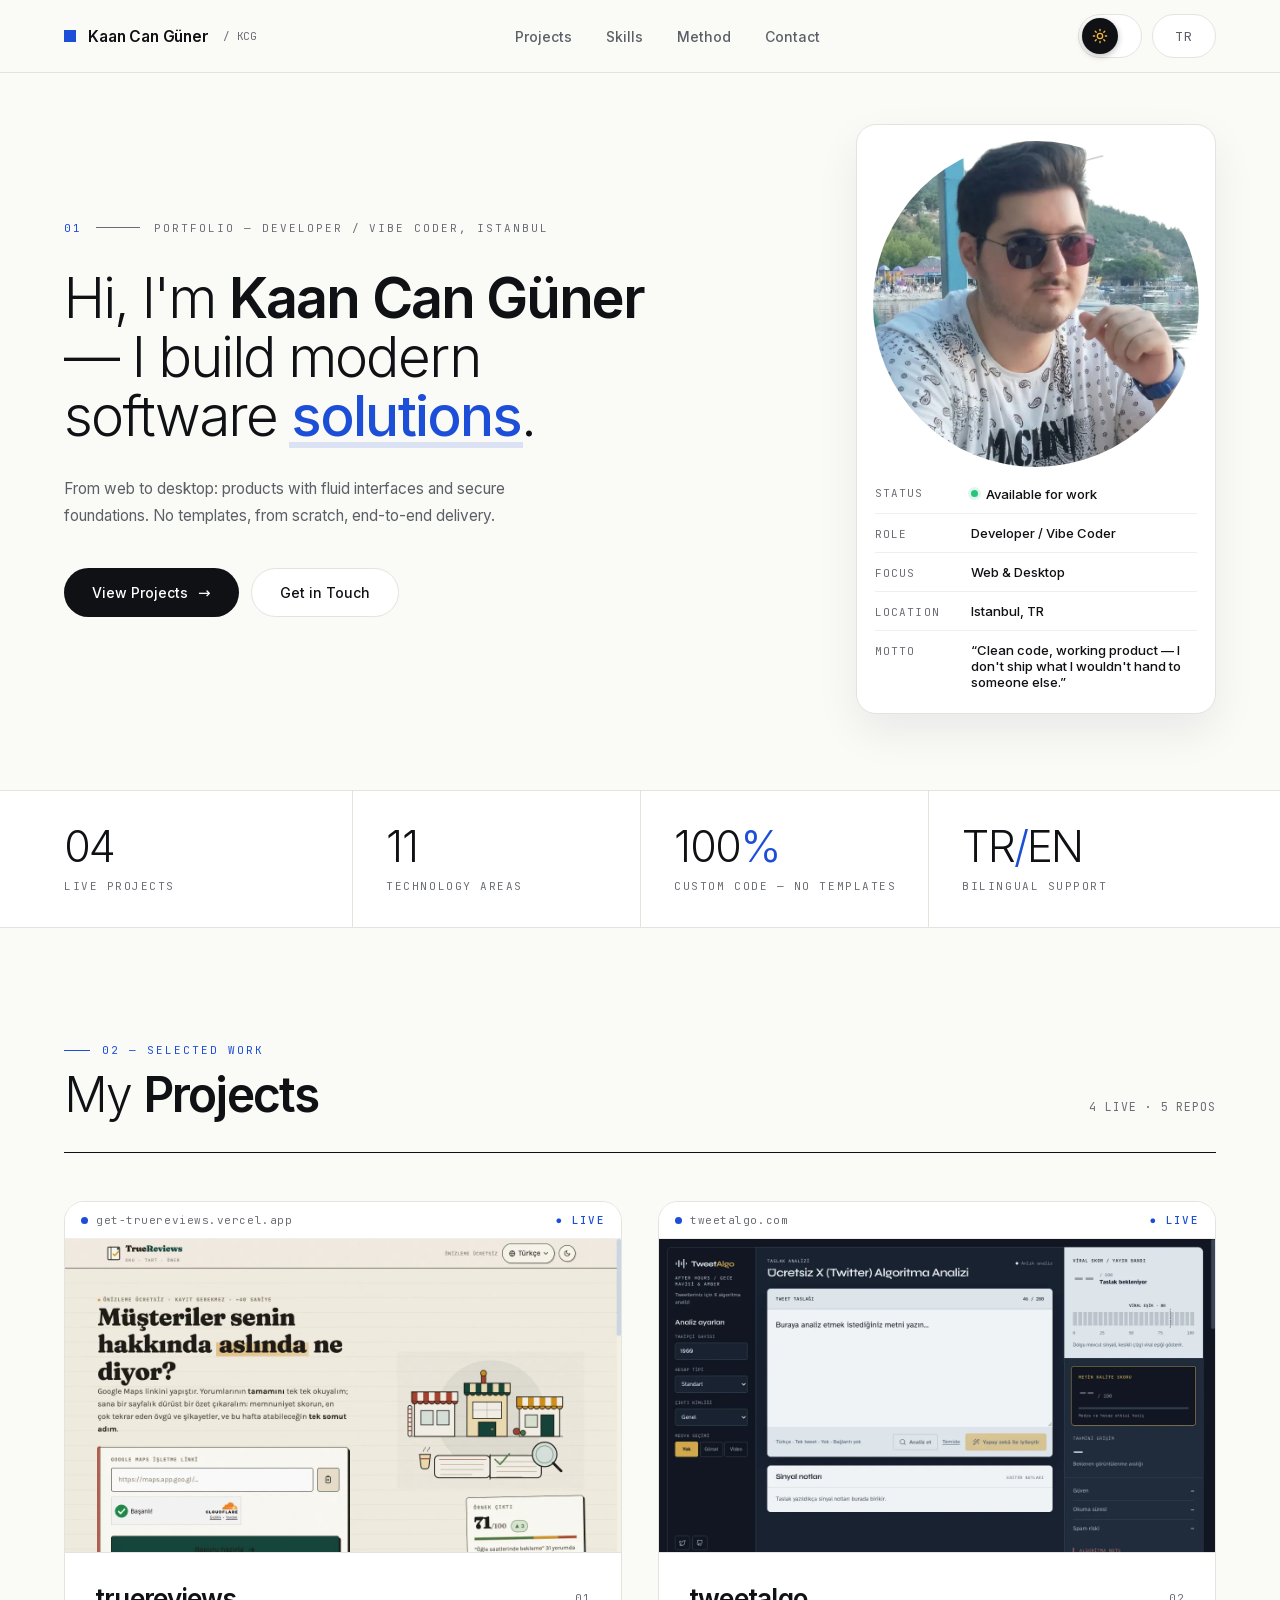
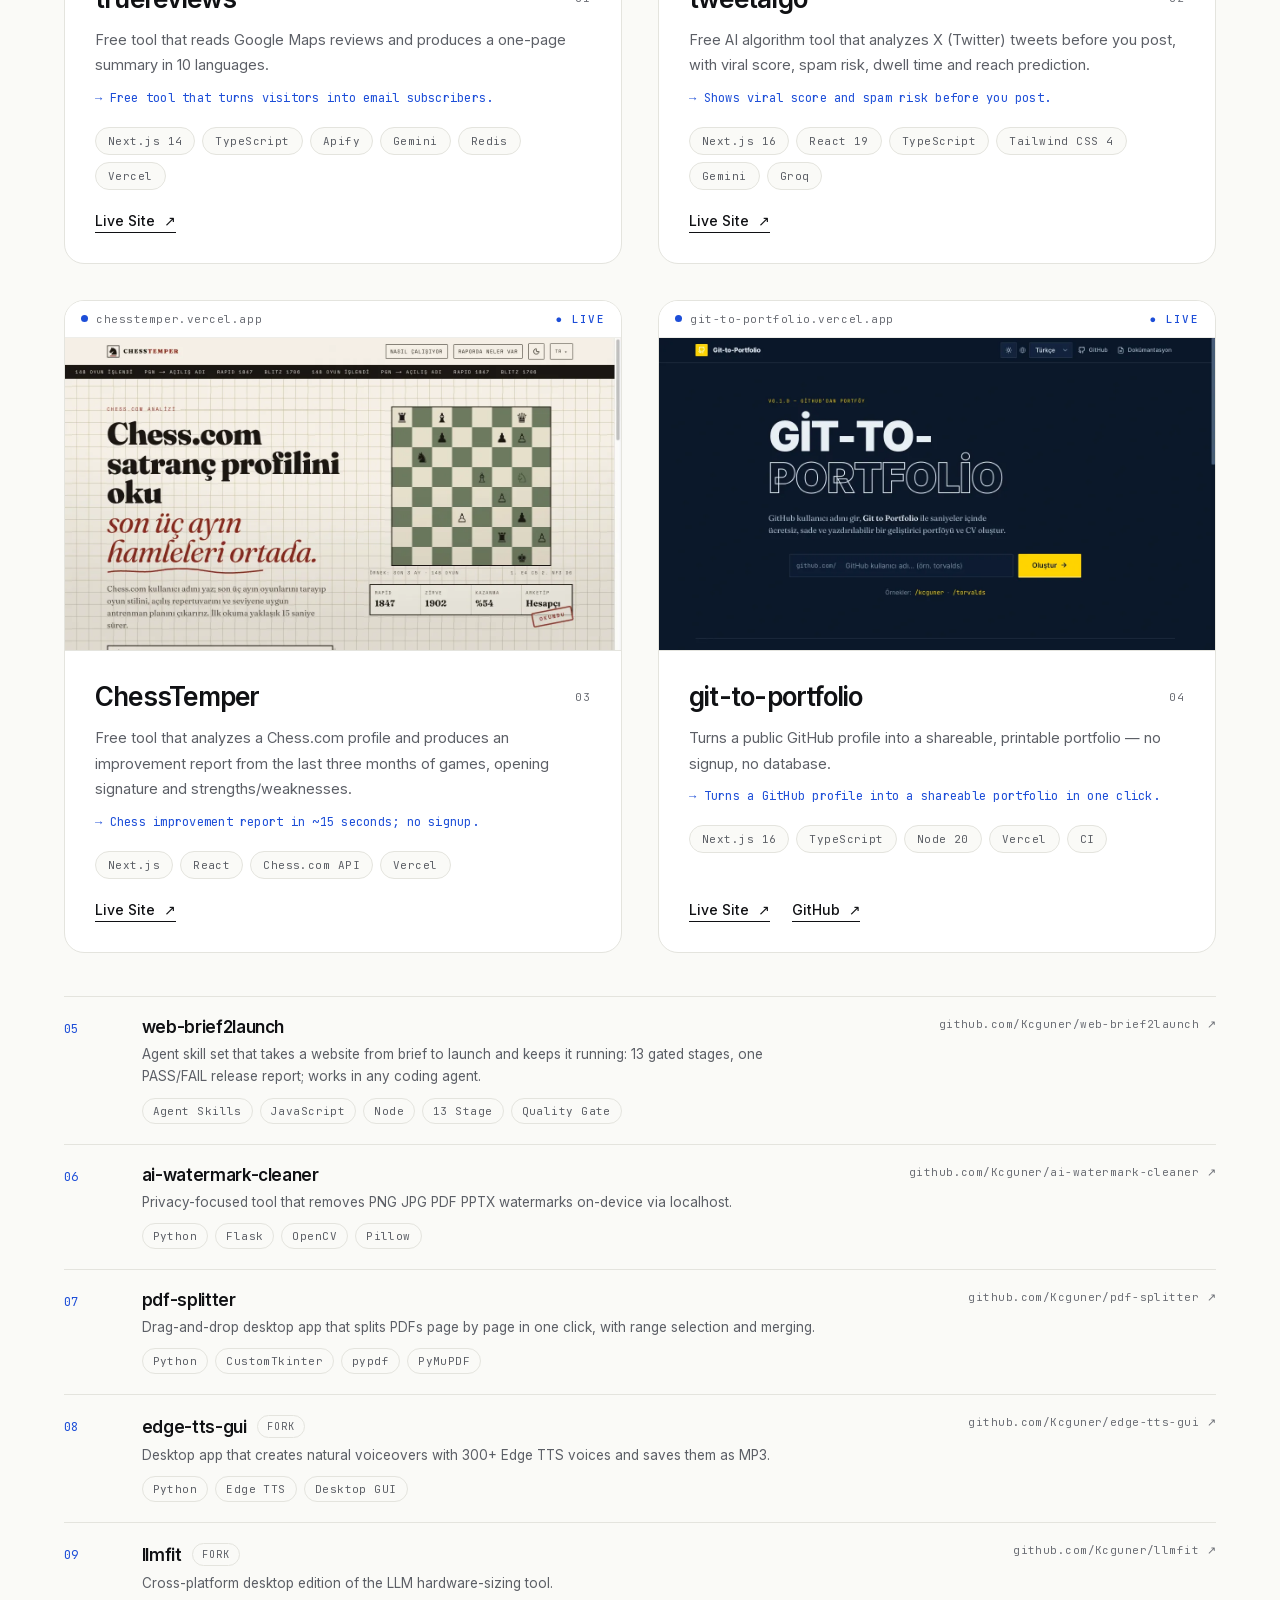
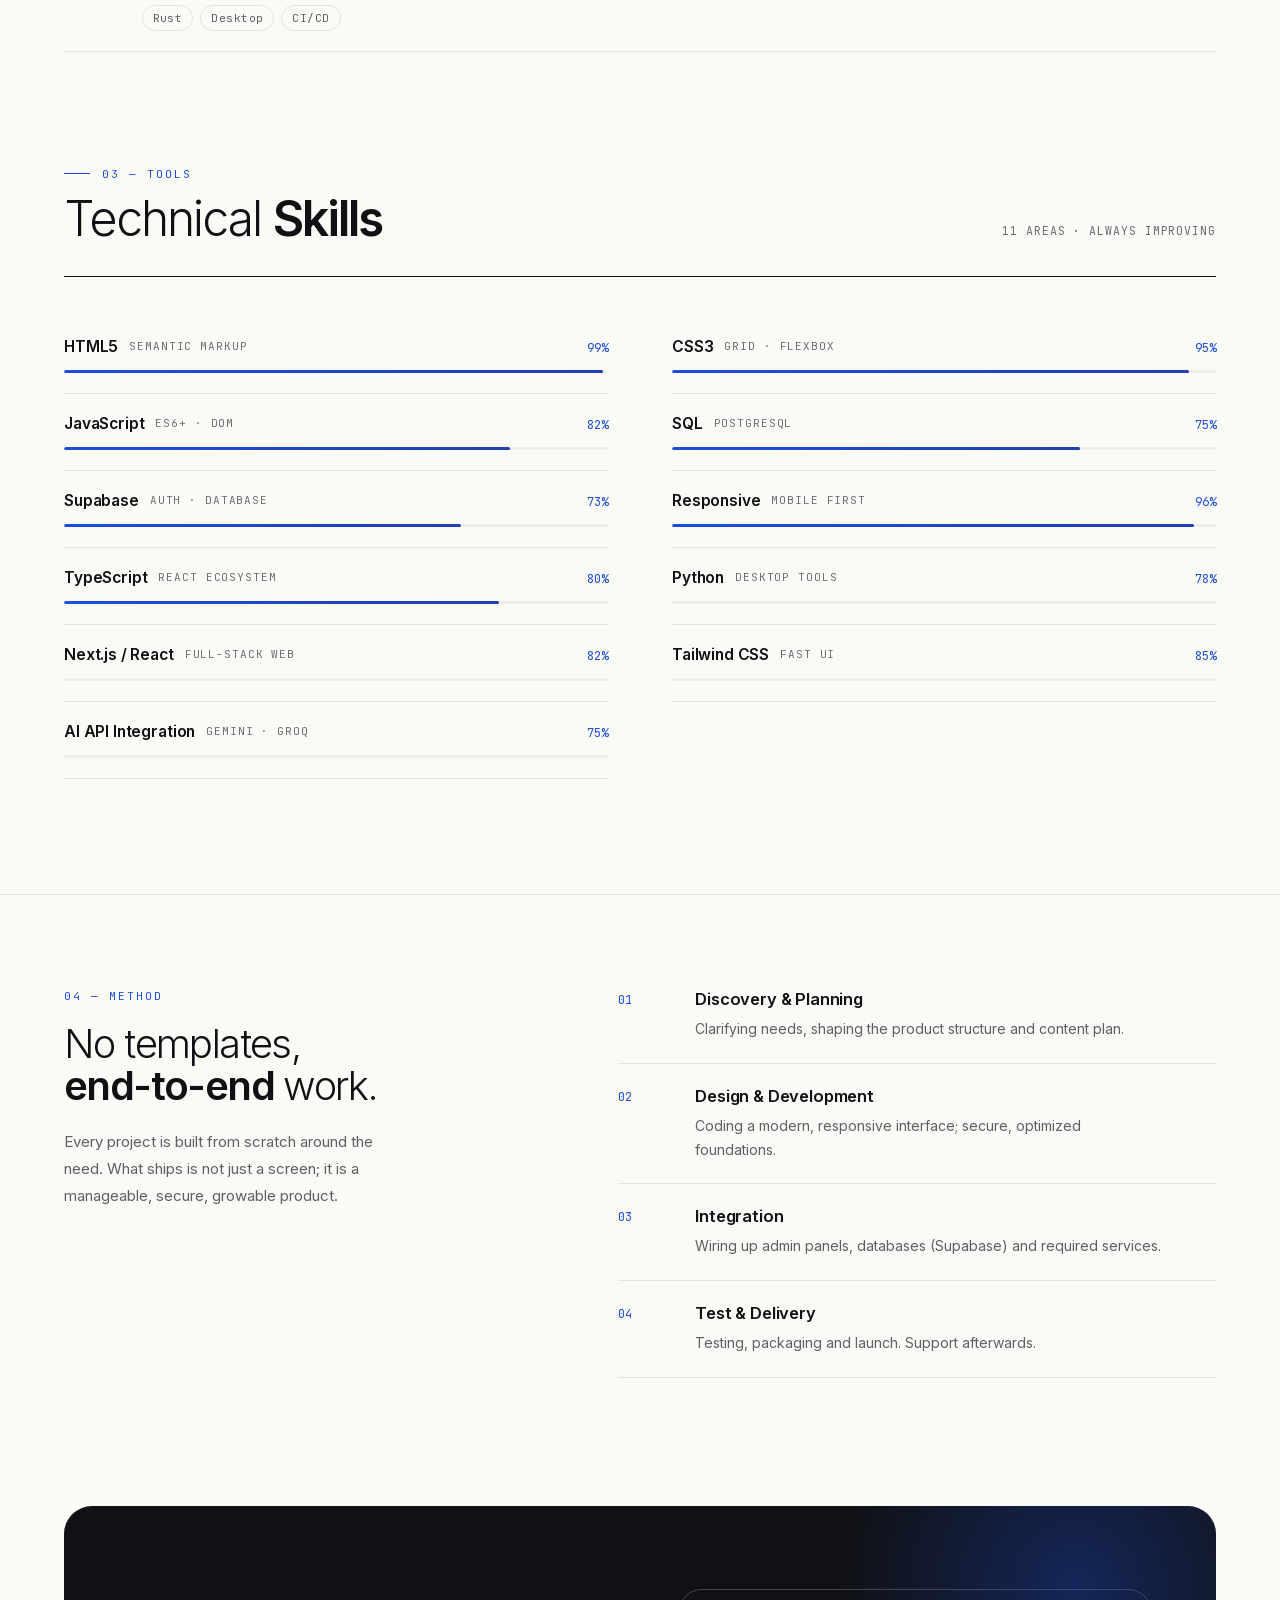
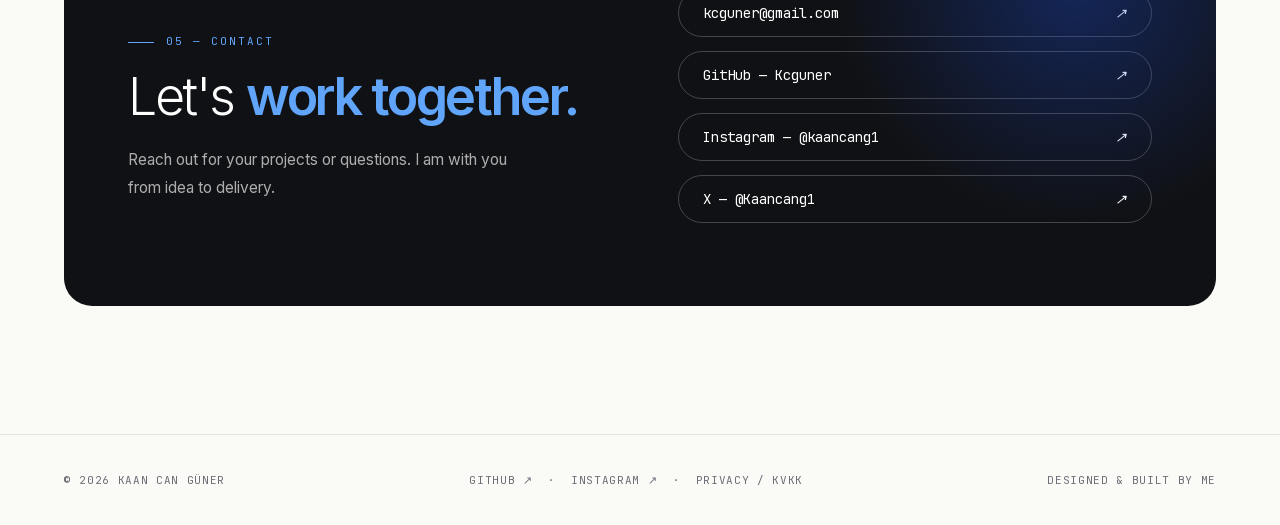
==== commit 23a791a7: "Go live with approved redesign: unified 64x44 header controls, theme switch, status row, blue/navy p" ====
--- a/en/index.html
+++ b/en/index.html
@@ -24,7 +24,7 @@
 <script type="application/ld+json">
 {"@context":"https://schema.org","@type":"ProfilePage","inLanguage":"en","mainEntity":{"@type":"Person","name":"Kaan Can Güner","jobTitle":"Developer / Vibe Coder","url":"https://kcguner.github.io/profile/","image":"https://kcguner.github.io/profile/images/profile.webp","address":{"@type":"PostalAddress","addressLocality":"Istanbul","addressCountry":"TR"},"sameAs":["https://github.com/Kcguner","https://www.instagram.com/kaancang1/","https://x.com/Kaancang1"]}}
 </script>
-<link rel="icon" href="data:image/svg+xml,%3Csvg xmlns='http://www.w3.org/2000/svg' viewBox='0 0 64 64'%3E%3Crect width='64' height='64' rx='14' fill='%232545FF'/%3E%3Ctext x='32' y='46' font-family='Arial,Helvetica,sans-serif' font-size='42' font-weight='700' text-anchor='middle' fill='%23FFFFFF'%3EK%3C/text%3E%3C/svg%3E">
+<link rel="icon" href="data:image/svg+xml,%3Csvg xmlns='http://www.w3.org/2000/svg' viewBox='0 0 64 64'%3E%3Crect width='64' height='64' rx='14' fill='%231D4ED8'/%3E%3Ctext x='32' y='46' font-family='Arial,Helvetica,sans-serif' font-size='42' font-weight='700' text-anchor='middle' fill='%23FFFFFF'%3EK%3C/text%3E%3C/svg%3E">
 <link rel="preload" href="../assets/fonts/inter-latin.woff2" as="font" type="font/woff2" crossorigin>
 <link rel="preload" href="../assets/fonts/jbmono-latin.woff2" as="font" type="font/woff2" crossorigin>
 <style>
@@ -40,23 +40,26 @@
   --ink-40:#6B6E75;
   --line:#E4E4DE;
   --line-2:#EEEEEA;
-  --acc:#2545FF;
-  --acc-soft:rgba(37,69,255,.07);
-  --acc-soft-2:rgba(37,69,255,.14);
+  --acc:#1D4ED8;
+  --acc-2:#1E40AF;
+  --acc-soft:rgba(29,78,216,.07);
+  --acc-soft-2:rgba(29,78,216,.14);
   --sans:'Inter',system-ui,sans-serif;
   --mono:'JetBrains Mono',ui-monospace,monospace;
   --gut:clamp(20px,5vw,72px);
 }
 [data-theme="dark"]{
   --bg:#101114;--card:#17181C;--ink:#F2F1EC;--ink-60:#A7A9B0;
-  --line:#2A2B30;--line-2:#202126;--acc:#7B93FF;--acc-soft:rgba(123,147,255,.12);--acc-soft-2:rgba(123,147,255,.22);--ink-40:#8A8C94;
+  --line:#2A2B30;--line-2:#202126;--acc:#60A5FA;--acc-2:#3B82F6;--acc-soft:rgba(96,165,250,.12);--acc-soft-2:rgba(96,165,250,.22);--ink-40:#8A8C94;
 }
 [data-theme="dark"] nav{background:rgba(16,17,20,.85)}
 [data-theme="dark"] .stats{background:#17181C}
-[data-theme="dark"] .avail,[data-theme="dark"] .btn.ghost,[data-theme="dark"] .burger,[data-theme="dark"] .theme-btn{background:var(--card)}
+[data-theme="dark"] .btn.ghost,[data-theme="dark"] .burger,[data-theme="dark"] .theme-btn{background:var(--card)}
 [data-theme="dark"] .btn.solid{background:var(--acc);color:#101114}
 [data-theme="dark"] .contact-in{background:#17181C}
 [data-theme="dark"] .meta-card{box-shadow:0 18px 44px rgba(0,0,0,.45)}
+[data-theme="dark"] .contact-in::before{background:radial-gradient(circle,rgba(96,165,250,.3),transparent 65%)}
+[data-theme="dark"] ::selection{color:#101114}
 *{margin:0;padding:0;box-sizing:border-box}
 html{scroll-behavior:smooth;-webkit-text-size-adjust:100%}
 section[id]{scroll-margin-top:96px}
@@ -76,20 +79,28 @@
 .logo .sq{width:12px;height:12px;background:var(--acc);flex:none;transition:transform .4s cubic-bezier(.2,.7,.3,1)}
 .logo:hover .sq{transform:rotate(135deg)}
 .logo small{font-family:var(--mono);font-weight:400;font-size:11px;color:var(--ink-40);margin-left:2px}
+.logo .lshort{display:none}
 .nav-links{display:flex;align-items:center;gap:34px}
 .nav-links a{font-size:14px;font-weight:500;color:var(--ink-60);transition:color .22s;position:relative}
 .nav-links a::after{content:'';position:absolute;left:0;right:0;bottom:-6px;height:2px;background:var(--acc);
   transform:scaleX(0);transform-origin:left;transition:transform .35s cubic-bezier(.2,.7,.3,1)}
 .nav-links a:hover{color:var(--ink)}
 .nav-links a:hover::after{transform:scaleX(1)}
-.avail{display:flex;align-items:center;gap:10px;font-family:var(--mono);font-size:11px;letter-spacing:.06em;
-  color:var(--ink-60);border:1px solid var(--line);background:#fff;border-radius:100px;padding:10px 18px;transition:.28s}
-.avail i{width:7px;height:7px;border-radius:50%;background:#27C47A;box-shadow:0 0 0 3px rgba(39,196,122,.15);font-style:normal}
-.avail:hover{border-color:var(--acc);color:var(--acc)}
-.theme-btn{display:inline-flex;align-items:center;gap:8px;font-family:var(--mono);font-size:11px;letter-spacing:.06em;
-  color:var(--ink-60);border:1px solid var(--line);background:#fff;border-radius:100px;padding:10px 16px;cursor:pointer;transition:.28s}
+.theme-btn{display:inline-flex;align-items:center;justify-content:center;width:64px;height:44px;font-family:var(--mono);font-size:13px;letter-spacing:.06em;
+  color:var(--ink-60);border:1px solid var(--line);background:#fff;border-radius:100px;padding:0;cursor:pointer;transition:.28s;flex:none}
 .theme-btn:hover{border-color:var(--acc);color:var(--acc)}
-.burger{display:none;width:44px;height:44px;border:1px solid var(--line);border-radius:50%;background:#fff;cursor:pointer;
+.theme-switch{width:64px;height:44px;display:inline-flex;align-items:center;justify-content:center;background:none;border:0;padding:0;cursor:pointer;flex:none}
+.ts-track{position:relative;display:block;width:64px;height:44px;border-radius:100px;border:1px solid var(--line);background:#fff;transition:border-color .28s,background .28s}
+.theme-switch:hover .ts-track{border-color:var(--acc)}
+.ts-knob{position:absolute;top:3px;left:3px;width:36px;height:36px;border-radius:50%;background:var(--ink);display:flex;align-items:center;justify-content:center;box-shadow:0 2px 6px rgba(10,11,14,.28);transition:transform .3s cubic-bezier(.2,.7,.3,1),background .28s}
+.ts-knob svg{width:16px;height:16px}
+.ts-knob .i-sun{color:#F5B840}
+.ts-knob .i-moon{display:none;color:#101114}
+[data-theme="dark"] .ts-track{background:var(--card)}
+[data-theme="dark"] .ts-knob{transform:translateX(20px);background:var(--acc)}
+[data-theme="dark"] .ts-knob .i-sun{display:none}
+[data-theme="dark"] .ts-knob .i-moon{display:block}
+.burger{display:none;width:64px;height:44px;border:1px solid var(--line);border-radius:100px;background:#fff;cursor:pointer;
   align-items:center;justify-content:center;flex-direction:column;gap:5px}
 .nav-act{display:flex;align-items:center;gap:10px}
 .burger i{display:block;width:16px;height:1.5px;background:var(--ink)}
@@ -112,7 +123,7 @@
 .btn{display:inline-flex;align-items:center;gap:10px;font-size:14px;font-weight:500;border-radius:100px;
   padding:15px 28px;transition:.3s cubic-bezier(.2,.7,.3,1)}
 .btn.solid{background:var(--ink);color:#fff}
-.btn.solid:hover{background:var(--acc);transform:translateY(-2px);box-shadow:0 12px 28px rgba(37,69,255,.25)}
+.btn.solid:hover{background:var(--acc);transform:translateY(-2px);box-shadow:0 12px 28px rgba(29,78,216,.25)}
 .btn.ghost{border:1px solid var(--line);background:#fff;color:var(--ink)}
 .btn.ghost:hover{border-color:var(--ink);transform:translateY(-2px)}
 .btn i{font-style:normal;font-size:15px;transition:transform .3s}
@@ -125,16 +136,14 @@
 .meta-card .ph img{width:100%;height:100%;object-fit:cover;transform:scale(1.07);filter:saturate(.92) contrast(1.02);
   transition:transform 1.1s cubic-bezier(.2,.7,.3,1)}
 .meta-card:hover .ph img{transform:scale(1.11)}
-.meta-card .ph .tag{position:absolute;top:auto;bottom:14px;left:50%;transform:translateX(-50%);white-space:nowrap;background:var(--card);border-radius:100px;
-  font-family:var(--mono);font-size:12px;letter-spacing:.08em;padding:7px 14px;color:var(--ink);z-index:2;
-  box-shadow:0 6px 18px rgba(10,11,14,.22);display:flex;align-items:center;gap:7px}
-.meta-card .ph .tag i{width:6px;height:6px;border-radius:50%;background:#27C47A;font-style:normal}
 .meta-card .rows{padding:6px 18px 12px}
 .mrow{display:flex;align-items:baseline;gap:12px;padding:11px 0;border-bottom:1px solid var(--line-2);font-size:13px}
 .mrow:last-child{border-bottom:0}
 .mrow dt{font-family:var(--mono);font-size:11px;letter-spacing:.1em;text-transform:uppercase;color:var(--ink-40);
   width:84px;flex:none}
 .mrow dd{color:var(--ink);font-weight:500}
+.mrow .st{display:inline-flex;align-items:center;gap:8px}
+.mrow .st i{width:7px;height:7px;border-radius:50%;background:#27C47A;box-shadow:0 0 0 3px rgba(39,196,122,.15);font-style:normal;flex:none}
 
 /* ---------- STATS BAR ---------- */
 .stats{border-bottom:1px solid var(--line);background:#fff}
@@ -233,7 +242,7 @@
 .skl .t .pc{font-family:var(--mono);font-size:12px;color:var(--acc)}
 .skl .bar{margin-top:14px;height:3px;background:var(--line-2);border-radius:100px;overflow:hidden}
 .skl .bar i{display:block;height:100%;width:0;border-radius:100px;
-  background:linear-gradient(90deg,var(--acc),#7B93FF);transition:width 1.25s cubic-bezier(.2,.7,.3,1)}
+  background:linear-gradient(90deg,var(--acc),var(--acc-2));transition:width 1.25s cubic-bezier(.2,.7,.3,1)}
 
 /* ---------- PROCESS — swiss numbered list ---------- */
 .proc{margin-top:clamp(60px,9vw,120px);border-top:1px solid var(--line);padding-top:clamp(40px,6vw,72px);
@@ -256,16 +265,16 @@
   padding:clamp(44px,6.5vw,90px) clamp(28px,5vw,72px);position:relative;
   background:var(--ink);border-radius:28px;overflow:hidden}
 .contact-in::before{content:'';position:absolute;top:-180px;right:-120px;width:520px;height:520px;border-radius:50%;
-  background:radial-gradient(circle,rgba(37,69,255,.35),transparent 65%);pointer-events:none}
+  background:radial-gradient(circle,rgba(29,78,216,.35),transparent 65%);pointer-events:none}
 .contact .lbl{font-family:var(--mono);font-size:11px;letter-spacing:.18em;text-transform:uppercase;
-  color:#8FA0FF;margin-bottom:18px;display:flex;align-items:center;gap:12px}
-.contact .lbl::before{content:'';width:26px;height:1px;background:#8FA0FF}
+  color:#60A5FA;margin-bottom:18px;display:flex;align-items:center;gap:12px}
+.contact .lbl::before{content:'';width:26px;height:1px;background:#60A5FA}
 .contact h2{font-size:clamp(30px,4.2vw,52px);font-weight:300;letter-spacing:-.045em;line-height:1.04}
-.contact h2 b{font-weight:600;color:#8FA0FF}
+.contact h2 b{font-weight:600;color:#60A5FA}
 .contact p{margin-top:22px;color:rgba(255,255,255,.66);font-size:15.5px;line-height:1.8;max-width:40ch}
 .contact .mail{display:inline-flex;align-items:center;gap:11px;margin-top:28px;font-family:var(--mono);
   font-size:14px;color:#fff;border:1px solid rgba(255,255,255,.22);border-radius:100px;padding:14px 24px;transition:.3s}
-.contact .mail:hover{border-color:#8FA0FF;color:#8FA0FF}
+.contact .mail:hover{border-color:#60A5FA;color:#60A5FA}
 .cform.chan{display:flex;flex-direction:column;gap:14px;align-items:stretch}
 .cform.chan .mail{margin-top:0;justify-content:space-between}
 
@@ -294,7 +303,7 @@
   .proc{grid-template-columns:1fr}
   .contact-in{grid-template-columns:1fr}
 }
-@media(max-width:900px){
+@media(max-width:1000px){
   .nav-links{position:fixed;inset:72px 0 auto;flex-direction:column;align-items:flex-start;gap:0;
     background:var(--bg);border-bottom:1px solid var(--line);padding:10px var(--gut) 22px;
     transform:translateY(-10px);opacity:0;pointer-events:none;transition:.28s}
@@ -302,10 +311,12 @@
   .nav-links a{padding:15px 0;border-bottom:1px solid var(--line-2);width:100%;font-size:15px}
   .nav-links a::after{display:none}
   .burger{display:flex}
+  .logo small,.logo .lname{display:none}
+  .logo .lshort{display:inline}
+  .logo{font-size:15px;gap:10px}
+  .burger i{width:18px;height:2px}
   .plink{min-height:44px}
   .foot a{min-height:44px;display:inline-flex;align-items:center}
-  .avail{min-height:44px}
-  .theme-btn{min-height:44px}
   .rrow .ru{min-height:44px}
 }
 @media(max-width:620px){
@@ -314,20 +325,12 @@
   .stat{border-left:0;padding-left:0;border-bottom:1px solid var(--line);padding-bottom:20px}
   .stat:last-child{border-bottom:0}
   .foot{flex-direction:column;align-items:flex-start;gap:9px}
-  .logo small{display:none}
-  .logo{font-size:13px;gap:9px}
-  .theme-btn{padding:10px 12px}
-  .avail{padding:10px 11px}
-  .theme-btn .tw{display:none}
-  .avail span{display:none}
-  .avail{padding:10px 13px}
   .plink{padding:10px 0}
   .rrow{grid-template-columns:34px minmax(0,1fr);padding:18px 0}
   .rrow .side{grid-column:2;flex-direction:row;align-items:center;justify-content:flex-start;gap:14px;flex-wrap:wrap}
   .rrow .ru{text-align:left}
 }
 @media(max-width:400px){
-  .logo{font-size:13px}
   .nav-act{gap:6px}
   .contact .mail{font-size:12.5px;padding:13px 18px;overflow-wrap:anywhere}
 }
@@ -344,7 +347,7 @@
 
 <nav>
   <div class="wrap nav-in">
-    <a href="#" class="logo"><span class="sq"></span> Kaan Can Güner <small>/ KCG</small></a>
+    <a href="#" class="logo"><span class="sq"></span><span class="lname">Kaan Can Güner</span><span class="lshort">KCG</span><small>/ KCG</small></a>
     <div class="nav-links" id="navLinks">
       <a href="#projeler">Projects</a>
       <a href="#yetenek">Skills</a>
@@ -352,8 +355,14 @@
       <a href="#iletisim">Contact</a>
     </div>
     <div class="nav-act">
-      <a href="#iletisim" class="avail" aria-label="Open to new projects"><i></i><span>Open to new projects</span></a>
-      <button class="theme-btn" id="themeBtn" type="button" aria-label="Theme" title="Theme">◐ <span class="tw">Theme</span></button>
+      <button class="theme-switch" id="themeBtn" type="button" role="switch" aria-checked="false" aria-label="Dark theme" title="Theme">
+        <span class="ts-track">
+          <span class="ts-knob">
+            <svg class="i-sun" viewBox="0 0 24 24" fill="none" stroke="currentColor" stroke-width="2" stroke-linecap="round" aria-hidden="true"><circle cx="12" cy="12" r="4"/><path d="M12 2v2M12 20v2M4.9 4.9l1.4 1.4M17.7 17.7l1.4 1.4M2 12h2M20 12h2M4.9 19.1l1.4-1.4M17.7 6.3l1.4-1.4"/></svg>
+            <svg class="i-moon" viewBox="0 0 24 24" fill="currentColor" aria-hidden="true"><path d="M21 12.8A9 9 0 1 1 11.2 3a7 7 0 0 0 9.8 9.8z"/></svg>
+          </span>
+        </span>
+      </button>
       <a class="theme-btn" href="../" hreflang="tr" lang="tr" aria-label="Turkish version">TR</a>
       <button class="burger" id="burger" type="button" aria-label="Menu" aria-expanded="false" aria-controls="navLinks"><i></i><i></i></button>
     </div>
@@ -373,10 +382,10 @@
     </div>
     <aside class="meta-card rv">
       <div class="ph">
-        <span class="tag"><i></i> KCG / 2026</span>
         <img src="../images/profile.webp" alt="Kaan Can Güner" width="800" height="800" fetchpriority="high">
       </div>
       <dl class="rows">
+        <div class="mrow"><dt>Status</dt><dd><span class="st"><i></i>Available for work</span></dd></div>
         <div class="mrow"><dt>Role</dt><dd>Developer / Vibe Coder</dd></div>
         <div class="mrow"><dt>Focus</dt><dd>Web &amp; Desktop</dd></div>
         <div class="mrow"><dt>Location</dt><dd>Istanbul, TR</dd></div>
@@ -654,11 +663,15 @@
   var saved=null;try{saved=localStorage.getItem('site-theme')}catch(e){}
   var theme=saved||((window.matchMedia&&window.matchMedia('(prefers-color-scheme: dark)').matches)?'dark':'light');
   document.documentElement.dataset.theme=theme;
-  if(tb)tb.addEventListener('click',function(){
-    theme=document.documentElement.dataset.theme==='dark'?'light':'dark';
-    document.documentElement.dataset.theme=theme;
-    try{localStorage.setItem('site-theme',theme)}catch(e){}
-  });
+  if(tb){
+    tb.setAttribute('aria-checked',String(theme==='dark'));
+    tb.addEventListener('click',function(){
+      theme=document.documentElement.dataset.theme==='dark'?'light':'dark';
+      document.documentElement.dataset.theme=theme;
+      tb.setAttribute('aria-checked',String(theme==='dark'));
+      try{localStorage.setItem('site-theme',theme)}catch(e){}
+    });
+  }
 })();
 </script>
 </body>
